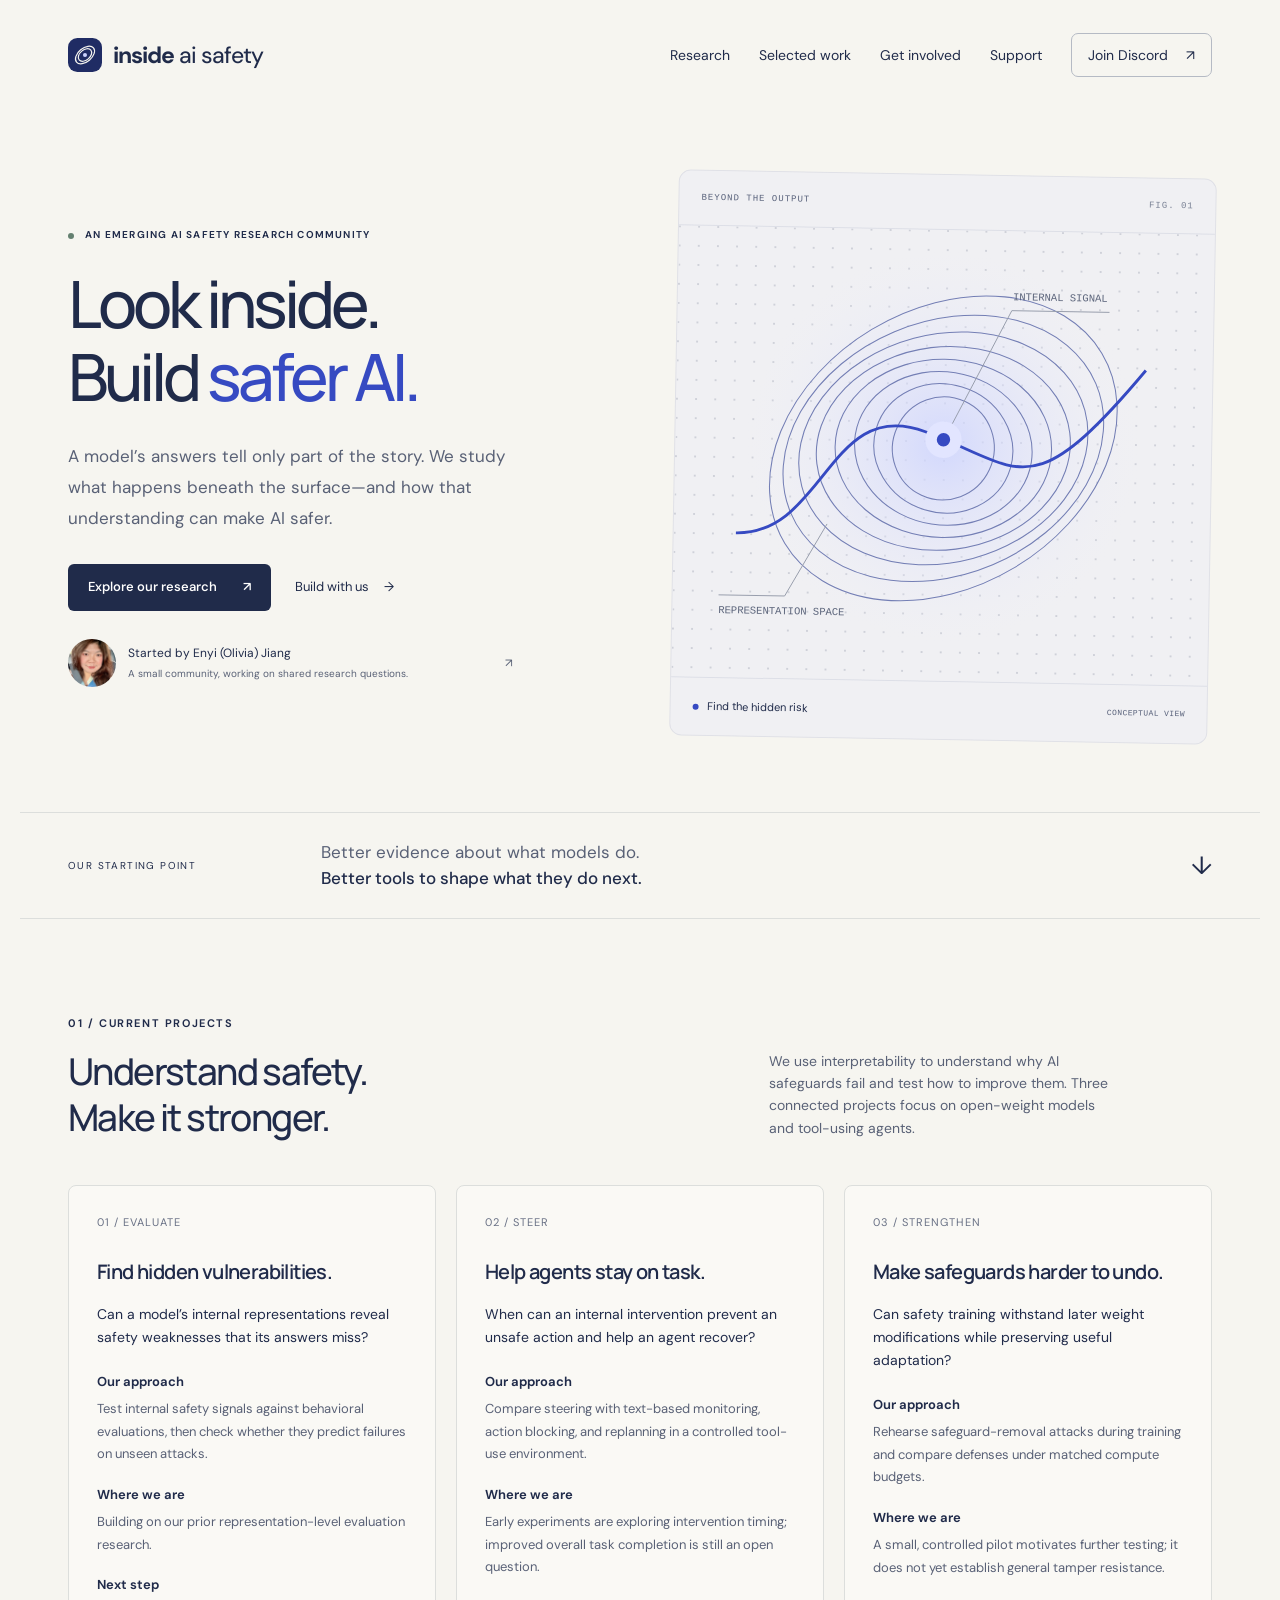
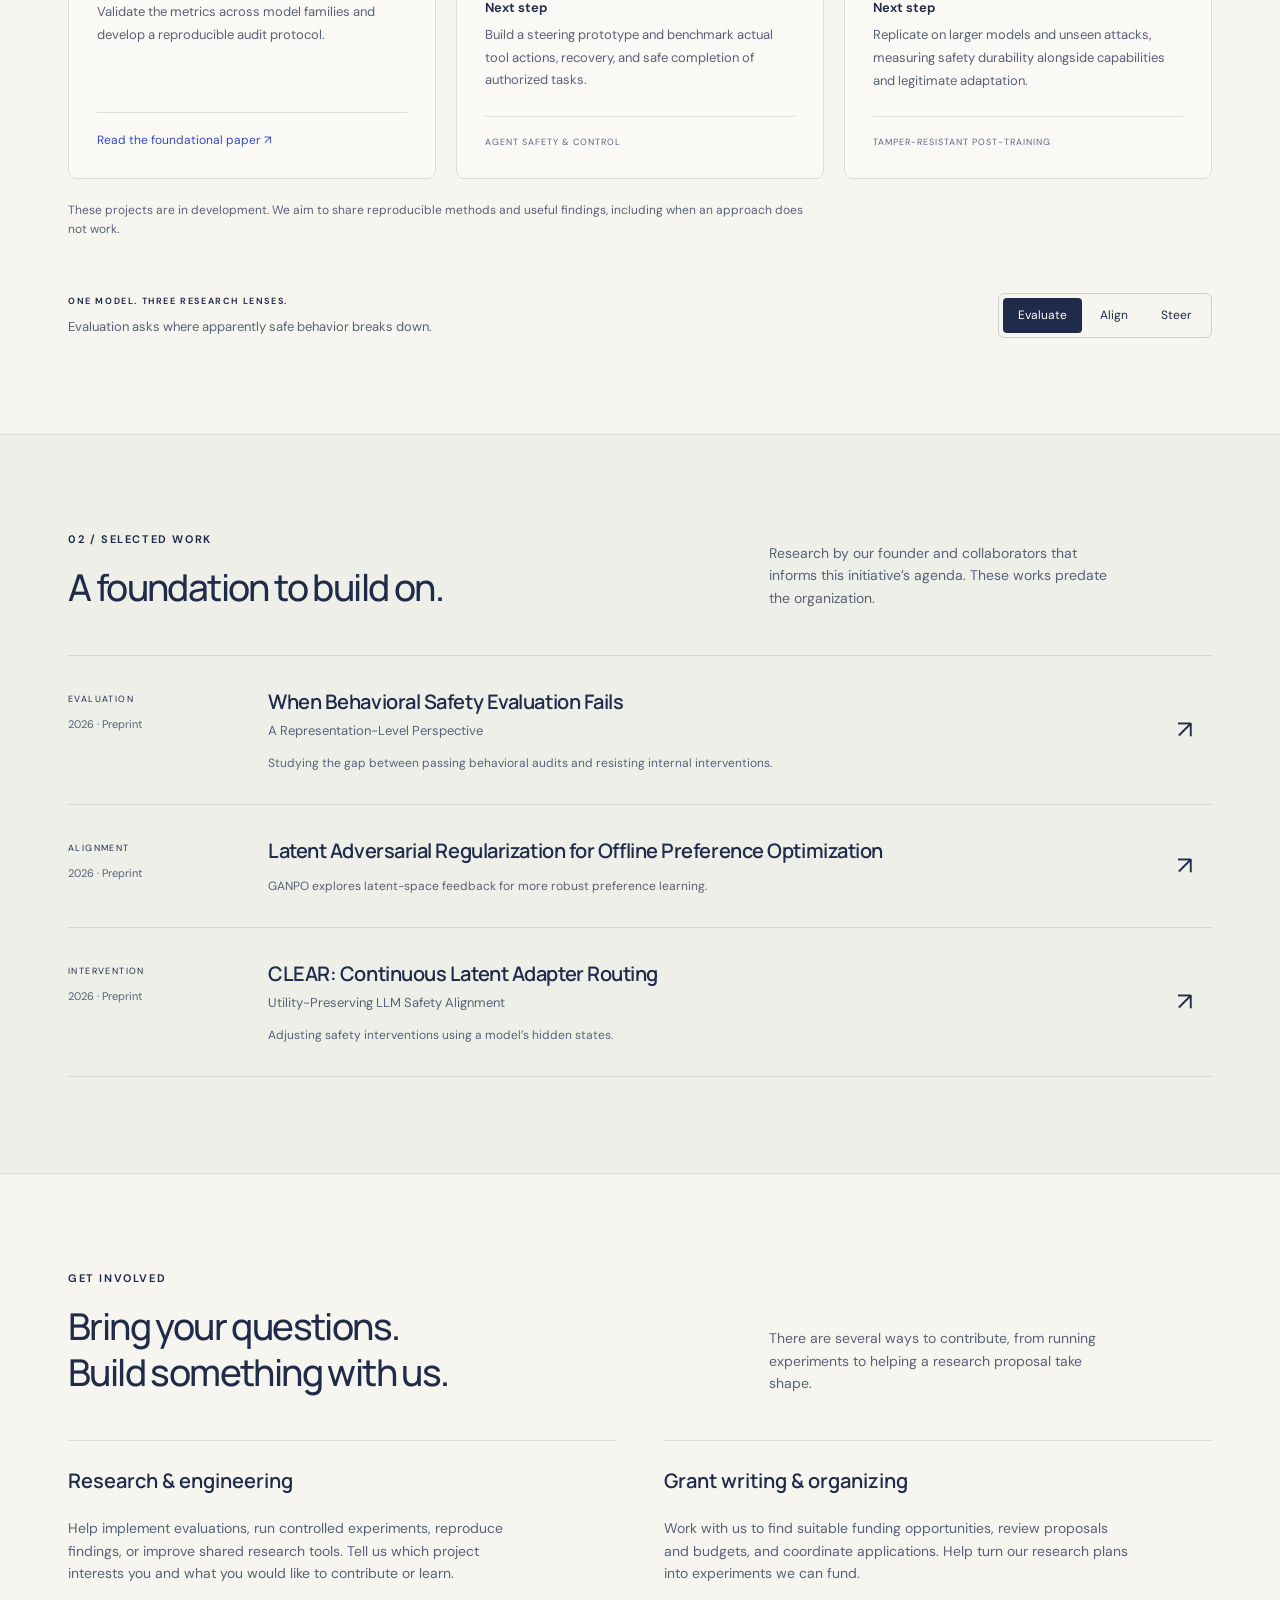
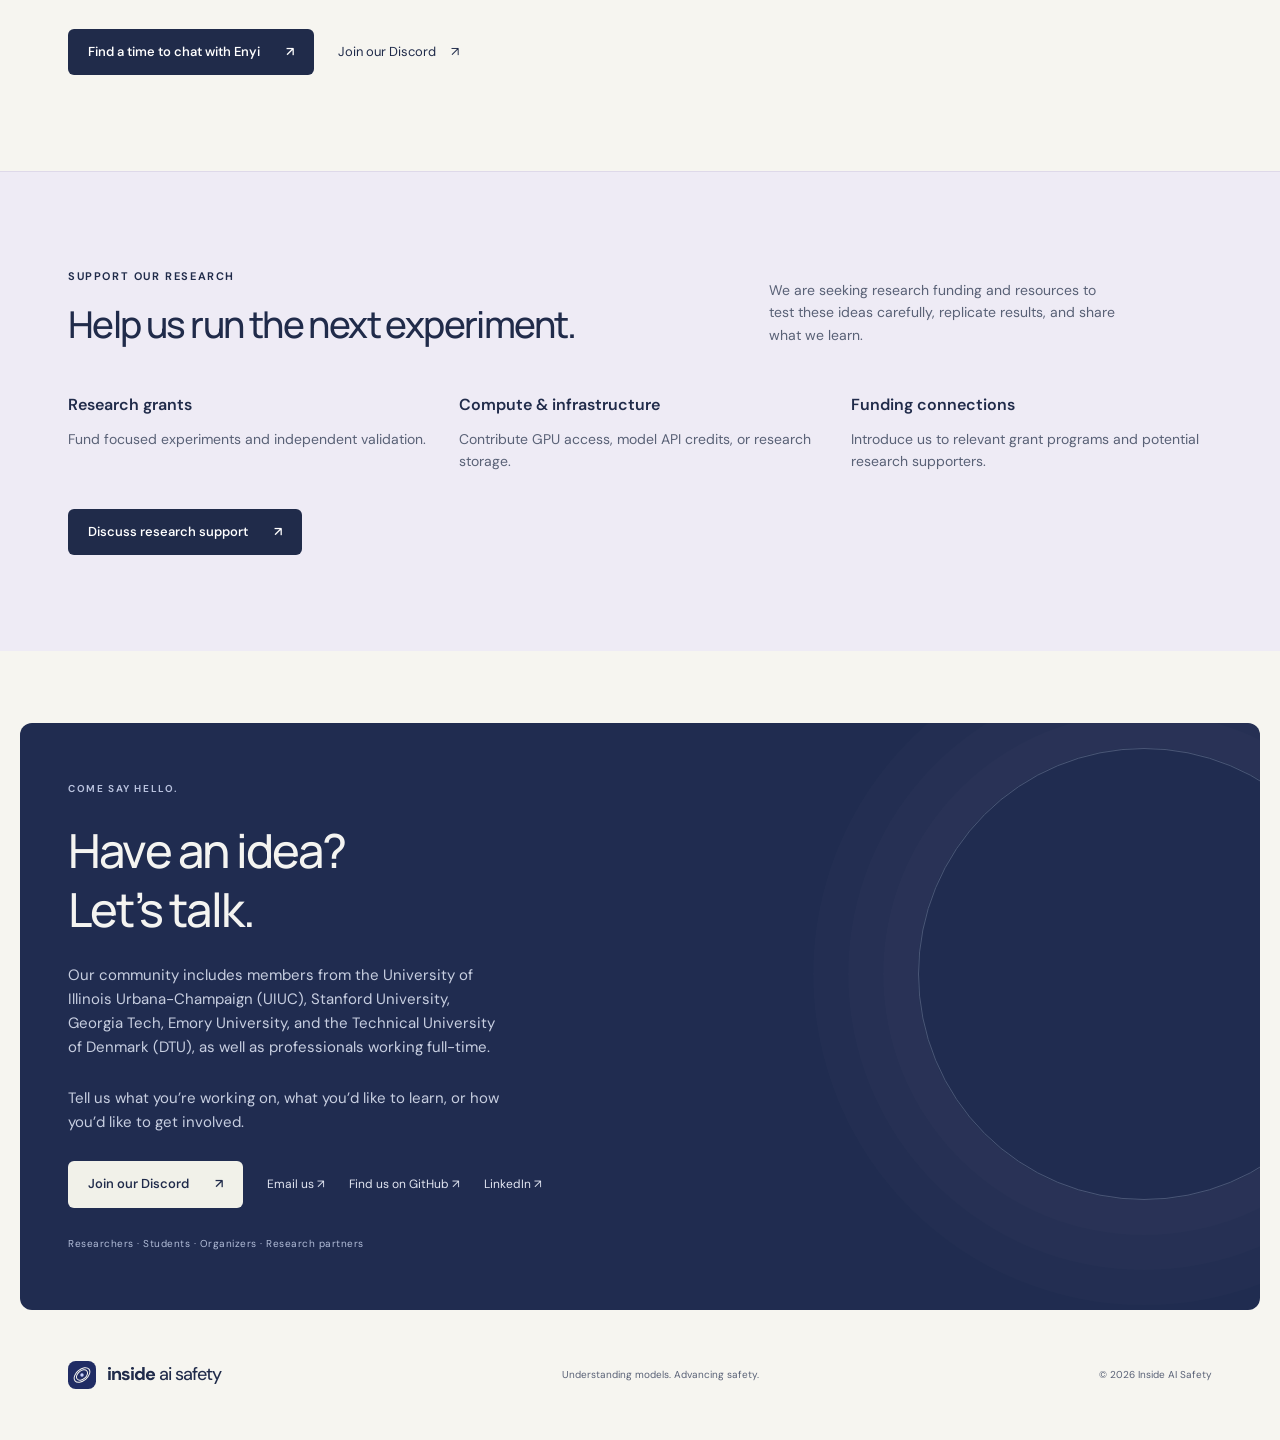
==== index.html @ 3cd0690c "Describe current projects and add participation and research support" ====
<!doctype html>
<html lang="en">
<head>
  <meta charset="utf-8">
  <meta name="viewport" content="width=device-width, initial-scale=1">
  <meta name="description" content="Inside AI Safety is a research community studying AI safety through internal representations, open-weight models, and collaborative research.">
  <meta name="theme-color" content="#f6f5f0">
  <meta property="og:title" content="Inside AI Safety">
  <meta property="og:description" content="Look inside. Build safer AI. Research, mentorship, and collaboration on open-weight model safety.">
  <meta property="og:type" content="website">
  <title>Inside AI Safety — Look inside. Build safer AI.</title>
  <link rel="icon" href="assets/mark.svg" type="image/svg+xml">
  <link rel="stylesheet" href="styles.css">
  <script src="script.js" defer></script>
</head>
<body>
  <a class="skip" href="#main">Skip to content</a>
  <header class="header wrap">
    <a class="brand" href="#" aria-label="Inside AI Safety home"><img src="assets/mark.svg" width="34" height="34" alt=""><span>inside<span class="brand-light"> ai safety</span></span></a>
    <nav aria-label="Main navigation"><a href="#research">Research</a><a href="#work">Selected work</a><a href="#involved">Get involved</a><a href="#support">Support</a><a class="nav-contact" href="https://discord.gg/RexBQW9Dt" target="_blank" rel="noopener noreferrer">Join Discord <span aria-hidden="true">↗</span></a></nav>
  </header>
  <main id="main">
    <section class="hero wrap">
      <div class="hero-copy"><p class="eyebrow"><span class="status-dot"></span> An emerging AI safety research community</p>
        <h1>Look inside.<br>Build <em>safer AI.</em></h1>
        <p class="hero-description">A model’s answers tell only part of the story. We study what happens beneath the surface—and how that understanding can make AI safer.</p>
        <div class="actions"><a class="button" href="#research">Explore our research <span aria-hidden="true">↗</span></a><a class="text-link" href="#connect">Build with us <span aria-hidden="true">→</span></a></div>
        <a class="hero-person" href="https://enyijiang.github.io/" target="_blank" rel="noopener noreferrer"><img src="assets/enyi-profile.png" width="48" height="48" alt="Enyi Jiang"><span>Started by Enyi (Olivia) Jiang<br><span>A small community, working on shared research questions.</span></span><span aria-hidden="true">↗</span></a>
      </div>
      <div class="visual" aria-label="Conceptual illustration of signals within a model">
        <div class="visual-top"><span>BEYOND THE OUTPUT</span><span class="visual-index">FIG. 01</span></div>
        <svg class="model-art" viewBox="0 0 560 470" role="img" aria-labelledby="art-title"><title id="art-title">Nested model representations with a highlighted internal signal</title><defs><pattern id="dots" width="20" height="20" patternUnits="userSpaceOnUse"><circle cx="1" cy="1" r="1" fill="#c4c7d1"/></pattern><radialGradient id="glow"><stop stop-color="#cbd2ff" stop-opacity=".8"/><stop offset="1" stop-color="#f0f0f8" stop-opacity="0"/></radialGradient></defs><rect width="560" height="470" fill="url(#dots)"/><circle cx="280" cy="226" r="210" fill="url(#glow)"/><g class="shells" fill="none" stroke="#747fb5" stroke-width="1.1"><ellipse cx="280" cy="228" rx="193" ry="145" transform="rotate(-32 280 228)"/><ellipse cx="280" cy="228" rx="173" ry="132" transform="rotate(-24 280 228)"/><ellipse cx="280" cy="228" rx="153" ry="119" transform="rotate(-16 280 228)"/><ellipse cx="280" cy="228" rx="133" ry="106" transform="rotate(-8 280 228)"/><ellipse cx="280" cy="228" rx="113" ry="93"/><ellipse cx="280" cy="228" rx="93" ry="80" transform="rotate(8 280 228)"/><ellipse cx="280" cy="228" rx="73" ry="67" transform="rotate(16 280 228)"/><ellipse cx="280" cy="228" rx="53" ry="54" transform="rotate(24 280 228)"/></g><path class="signal-path" d="M65 320 C158 320 160 175 261 211 S371 290 490 143" fill="none" stroke="#364ac2" stroke-width="3"/><g class="signal-node"><circle cx="280" cy="219" r="19" fill="#e2e5ff"/><circle cx="280" cy="219" r="7" fill="#364ac2"/></g><g stroke="#969cab" fill="none"><path d="M289 202 L349 83 H451"/><path d="M160 309 L117 385 H48"/></g><g font-family="monospace" font-size="11" fill="#5c657b"><text x="350" y="72">INTERNAL SIGNAL</text><text x="48" y="404">REPRESENTATION SPACE</text></g></svg>
        <div class="visual-bottom"><span><i></i> <span id="visual-label">Find the hidden risk</span></span><span>CONCEPTUAL VIEW</span></div>
      </div>
    </section>
    <div class="principles wrap"><span>Our starting point</span><p>Better evidence about what models do.<br><strong>Better tools to shape what they do next.</strong></p><a href="#research" aria-label="Read our research directions">↓</a></div>
    <section id="research" class="section wrap">
      <div class="section-heading"><div><p class="eyebrow">01 / Current projects</p><h2>Understand safety.<br>Make it stronger.</h2></div><p>We use interpretability to understand why AI safeguards fail and test how to improve them. Three connected projects focus on open-weight models and tool-using agents.</p></div>
      <div class="research-grid">
        <article class="research-card"><span class="number">01 / EVALUATE</span><h3>Find hidden vulnerabilities.</h3><p class="project-question">Can a model’s internal representations reveal safety weaknesses that its answers miss?</p><dl class="project-details"><dt>Our approach</dt><dd>Test internal safety signals against behavioral evaluations, then check whether they predict failures on unseen attacks.</dd><dt>Where we are</dt><dd>Building on our prior representation-level evaluation research.</dd><dt>Next step</dt><dd>Validate the metrics across model families and develop a reproducible audit protocol.</dd></dl><a class="project-link" href="https://arxiv.org/abs/2606.08044" target="_blank" rel="noopener noreferrer">Read the foundational paper ↗</a></article>
        <article class="research-card"><span class="number">02 / STEER</span><h3>Help agents stay on task.</h3><p class="project-question">When can an internal intervention prevent an unsafe action and help an agent recover?</p><dl class="project-details"><dt>Our approach</dt><dd>Compare steering with text-based monitoring, action blocking, and replanning in a controlled tool-use environment.</dd><dt>Where we are</dt><dd>Early experiments are exploring intervention timing; improved overall task completion is still an open question.</dd><dt>Next step</dt><dd>Build a steering prototype and benchmark actual tool actions, recovery, and safe completion of authorized tasks.</dd></dl><span class="tag">Agent safety &amp; control</span></article>
        <article class="research-card"><span class="number">03 / STRENGTHEN</span><h3>Make safeguards harder to undo.</h3><p class="project-question">Can safety training withstand later weight modifications while preserving useful adaptation?</p><dl class="project-details"><dt>Our approach</dt><dd>Rehearse safeguard-removal attacks during training and compare defenses under matched compute budgets.</dd><dt>Where we are</dt><dd>A small, controlled pilot motivates further testing; it does not yet establish general tamper resistance.</dd><dt>Next step</dt><dd>Replicate on larger models and unseen attacks, measuring safety durability alongside capabilities and legitimate adaptation.</dd></dl><span class="tag">Tamper-resistant post-training</span></article>
      </div>
      <p class="research-note">These projects are in development. We aim to share reproducible methods and useful findings, including when an approach does not work.</p>
      <div class="lens"><div><p class="eyebrow">One model. Three research lenses.</p><p id="lens-description" aria-live="polite">Evaluation asks where apparently safe behavior breaks down.</p></div><div class="lens-controls" role="group" aria-label="Choose a research lens"><button type="button" data-lens="evaluate" aria-pressed="true">Evaluate</button><button type="button" data-lens="align" aria-pressed="false">Align</button><button type="button" data-lens="steer" aria-pressed="false">Steer</button></div></div>
    </section>
    <section id="work" class="work-section"><div class="wrap section">
      <div class="section-heading"><div><p class="eyebrow">02 / Selected work</p><h2>A foundation to build on.</h2></div><p>Research by our founder and collaborators that informs this initiative’s agenda. These works predate the organization.</p></div>
      <a class="paper" href="https://arxiv.org/abs/2606.08044" target="_blank" rel="noopener noreferrer"><span class="paper-type">EVALUATION<span>2026 · Preprint</span></span><div><h3>When Behavioral Safety Evaluation Fails</h3><p>A Representation-Level Perspective</p><p class="paper-summary">Studying the gap between passing behavioral audits and resisting internal interventions.</p></div><span class="paper-arrow" aria-label="Read paper (opens in new tab)">↗</span></a>
      <a class="paper" href="https://arxiv.org/abs/2601.22083" target="_blank" rel="noopener noreferrer"><span class="paper-type">ALIGNMENT<span>2026 · Preprint</span></span><div><h3>Latent Adversarial Regularization for Offline Preference Optimization</h3><p class="paper-summary">GANPO explores latent-space feedback for more robust preference learning.</p></div><span class="paper-arrow" aria-label="Read paper (opens in new tab)">↗</span></a>
      <a class="paper" href="https://arxiv.org/abs/2608.21278" target="_blank" rel="noopener noreferrer"><span class="paper-type">INTERVENTION<span>2026 · Preprint</span></span><div><h3>CLEAR: Continuous Latent Adapter Routing</h3><p>Utility-Preserving LLM Safety Alignment</p><p class="paper-summary">Adjusting safety interventions using a model’s hidden states.</p></div><span class="paper-arrow" aria-label="Read paper (opens in new tab)">↗</span></a>
    </div></section>
    <section id="involved" class="section wrap">
      <div class="section-heading"><div><p class="eyebrow">Get involved</p><h2>Bring your questions.<br>Build something with us.</h2></div><p>There are several ways to contribute, from running experiments to helping a research proposal take shape.</p></div>
      <div class="participation-grid">
        <article><h3>Research &amp; engineering</h3><p>Help implement evaluations, run controlled experiments, reproduce findings, or improve shared research tools. Tell us which project interests you and what you would like to contribute or learn.</p></article>
        <article><h3>Grant writing &amp; organizing</h3><p>Work with us to find suitable funding opportunities, review proposals and budgets, and coordinate applications. Help turn our research plans into experiments we can fund.</p></article>
      </div>
      <div class="actions"><a class="button" href="https://calendar.app.google/8aedrNLz1DvWFneKA" target="_blank" rel="noopener noreferrer">Find a time to chat with Enyi <span aria-hidden="true">↗</span></a><a class="text-link" href="https://discord.gg/RexBQW9Dt" target="_blank" rel="noopener noreferrer">Join our Discord <span aria-hidden="true">↗</span></a></div>
    </section>
    <section id="support" class="support-section"><div class="section wrap">
      <div class="section-heading"><div><p class="eyebrow">Support our research</p><h2>Help us run the next experiment.</h2></div><p>We are seeking research funding and resources to test these ideas carefully, replicate results, and share what we learn.</p></div>
      <ul class="support-options"><li><strong>Research grants</strong><span>Fund focused experiments and independent validation.</span></li><li><strong>Compute &amp; infrastructure</strong><span>Contribute GPU access, model API credits, or research storage.</span></li><li><strong>Funding connections</strong><span>Introduce us to relevant grant programs and potential research supporters.</span></li></ul>
      <a class="button" href="mailto:info@insideaisafety.org?subject=Supporting%20Inside%20AI%20Safety%20research">Discuss research support <span aria-hidden="true">↗</span></a>
    </div></section>
    <section id="connect" class="connect wrap"><p class="eyebrow">Come say hello.</p><h2>Have an idea?<br>Let’s talk.</h2><p>Our community includes members from the University of Illinois Urbana-Champaign (UIUC), Stanford University, Georgia Tech, Emory University, and the Technical University of Denmark (DTU), as well as professionals working full-time.</p><p>Tell us what you’re working on, what you’d like to learn, or how you’d like to get involved.</p><div class="actions"><a class="button light" href="https://discord.gg/RexBQW9Dt" target="_blank" rel="noopener noreferrer">Join our Discord <span aria-hidden="true">↗</span></a><a class="connect-secondary" href="mailto:info@insideaisafety.org?subject=Inside%20AI%20Safety%20%E2%80%94%20Get%20involved">Email us <span aria-hidden="true">↗</span></a><a class="connect-secondary" href="https://github.com/inside-ai-safety">Find us on GitHub <span aria-hidden="true">↗</span></a><a class="connect-secondary" href="https://www.linkedin.com/company/inside-ai-safety/" target="_blank" rel="noopener noreferrer">LinkedIn <span aria-hidden="true">↗</span></a></div><p class="connect-note">Researchers · Students · Organizers · Research partners</p></section>
  </main>
  <footer class="wrap"><a class="brand" href="#"><img src="assets/mark.svg" width="28" height="28" alt=""><span>inside<span class="brand-light"> ai safety</span></span></a><p>Understanding models. Advancing safety.</p><span>© <span id="year">2026</span> Inside AI Safety</span></footer>
</body>
</html>
---- styles.css ----
@import url('https://fonts.googleapis.com/css2?family=DM+Sans:wght@400;450;500;550;600;650;700&family=Manrope:wght@400;500;600;650;700;750;800&display=swap');
:root{--paper:#f6f5f0;--ink:#202b4a;--muted:#596176;--blue:#364ac2;--line:#dcdedc;--font:'DM Sans',sans-serif}*{box-sizing:border-box}html{scroll-behavior:smooth;scroll-padding-top:30px}body{margin:0;background:var(--paper);color:var(--ink);font-family:var(--font);font-size:16px;line-height:1.6}a{color:inherit;text-decoration:none}button{font:inherit}a,button{-webkit-tap-highlight-color:transparent}a:focus-visible,button:focus-visible{outline:3px solid #6578ef;outline-offset:5px}.wrap{max-width:1240px;margin:0 auto;padding-left:48px;padding-right:48px}.header{height:110px;display:flex;justify-content:space-between;align-items:center}.brand{display:inline-flex;gap:11px;align-items:center;font-size:23px;font-weight:750;letter-spacing:-1px}.brand-light{font-weight:450}.header nav{display:flex;align-items:center;gap:29px;font-size:14px}.header nav a:hover,.text-link:hover{color:var(--blue)}.nav-contact{border:1px solid #b5bac4;border-radius:7px;padding:10px 16px}.nav-contact span{margin-left:14px}.hero{display:grid;grid-template-columns:1.06fr 1fr;gap:35px;padding-top:64px;padding-bottom:72px;align-items:center}.eyebrow{font-size:11px;font-weight:650;letter-spacing:1.6px;text-transform:uppercase;line-height:1.6;margin:0 0 24px}.hero .eyebrow{font-size:10px;letter-spacing:1.2px}.status-dot{display:inline-block;width:6px;height:6px;background:#648070;border-radius:50%;margin-right:8px;vertical-align:middle}h1,h2,h3,p{margin-top:0}h1,h2,h3{font-family:'Manrope',sans-serif}h1{font-size:clamp(50px,5.1vw,71px);font-weight:500;line-height:1.12;letter-spacing:-4px;margin-bottom:28px}h1 em{font-style:normal;color:var(--blue)}.hero-description{max-width:450px;color:var(--muted);font-size:17px;line-height:1.8;margin-bottom:31px}.actions{display:flex;align-items:center;gap:24px;flex-wrap:wrap}.button{display:inline-flex;align-items:center;gap:26px;background:var(--ink);color:white;padding:13px 20px;border-radius:6px;font-size:13px;font-weight:550;transition:transform .2s,background .2s}.button:hover{background:var(--blue);transform:translateY(-2px)}.text-link{font-size:13px}.text-link span{margin-left:12px}.hero-note{font-size:10px;letter-spacing:.3px;color:var(--muted);margin:25px 0 0}.visual{position:relative;background:#f0f0f3;border:1px solid #e0e1e7;border-radius:12px;overflow:hidden;transform:rotate(1deg)}.visual-top,.visual-bottom{display:flex;align-items:center;justify-content:space-between;padding:20px 22px;font-family:monospace;font-size:9px;letter-spacing:1px;color:#58617a}.visual-top{border-bottom:1px solid #dddfe7}.visual-index{color:#7a8295}.model-art{display:block;width:100%;height:auto}.visual-bottom{border-top:1px solid #dddfe7;font-size:8px;letter-spacing:.4px}.visual-bottom>span:first-child{font-family:var(--font);font-size:11px;letter-spacing:0;color:var(--ink)}.visual-bottom i{display:inline-block;width:6px;height:6px;background:var(--blue);border-radius:50%;margin-right:5px}.signal-path{stroke-dasharray:700;stroke-dashoffset:700;animation:trace 2.2s ease forwards}@keyframes trace{to{stroke-dashoffset:0}}.principles{display:flex;justify-content:space-between;align-items:center;gap:25px;padding-top:27px;padding-bottom:27px;border-top:1px solid var(--line);border-bottom:1px solid var(--line)}.principles>span{font-size:10px;letter-spacing:1.4px;text-transform:uppercase}.principles p{margin:0;font-size:17px;line-height:1.5;color:var(--muted);flex:1;padding-left:100px}.principles strong{font-weight:500;color:var(--ink)}.principles>a{font-size:25px}.section{padding-top:96px;padding-bottom:96px}.section-heading{display:grid;grid-template-columns:1.4fr 1fr;gap:80px;align-items:end;margin-bottom:45px}.section-heading .eyebrow{margin-bottom:15px}h2{font-size:37px;font-weight:500;letter-spacing:-1.6px;line-height:1.25;margin-bottom:0}.section-heading>p{font-size:14px;color:var(--muted);margin-bottom:1px;max-width:350px}.research-grid{display:grid;grid-template-columns:repeat(3,1fr);gap:20px}.research-card{border:1px solid var(--line);padding:28px;border-radius:8px;position:relative;background:#faf9f5}.number{font-size:11px;color:#697185}.mini-icon{font-size:40px;color:var(--blue);height:85px;padding-top:10px;font-family:serif}.research-card h3{font-size:20px;letter-spacing:-.6px;font-weight:600;margin-bottom:15px}.research-card p{font-size:14px;color:var(--muted);line-height:1.85;margin-bottom:28px}.tag{font-size:9px;text-transform:uppercase;letter-spacing:1px;color:#5b6481;display:block;border-top:1px solid var(--line);padding-top:18px}.lens{display:flex;justify-content:space-between;gap:24px;align-items:center;margin-top:30px;padding:24px 0 0}.lens .eyebrow{font-size:9px;margin-bottom:8px}.lens p:last-child{font-size:13px;color:var(--muted);margin:0}.lens-controls{display:flex;border:1px solid #ccd0da;border-radius:6px;padding:4px;flex-shrink:0;gap:3px}.lens-controls button{border:0;border-radius:4px;padding:8px 15px;background:transparent;color:var(--ink);cursor:pointer;font-size:12px}.lens-controls button[aria-pressed=true]{background:var(--ink);color:white}.work-section{background:#eceedf;background:#eeefe9;border-top:1px solid var(--line);border-bottom:1px solid var(--line)}.paper{display:grid;grid-template-columns:170px 1fr 35px;gap:30px;border-top:1px solid #d3d7d1;padding:31px 0;transition:color .2s}.paper:last-child{border-bottom:1px solid #d3d7d1}.paper:hover h3,.paper:hover .paper-arrow{color:var(--blue)}.paper-type{font-size:9px;letter-spacing:1.4px;padding-top:5px}.paper-type span{display:block;font-size:11px;letter-spacing:0;color:var(--muted);margin-top:9px}.paper h3{font-size:20px;font-weight:600;line-height:1.45;letter-spacing:-.45px;margin:0 0 5px}.paper p{font-size:13px;margin:0;color:var(--muted)}.paper .paper-summary{margin-top:12px;font-size:12px}.paper-arrow{font-size:25px;align-self:center}.about{display:grid;grid-template-columns:1fr 1fr;gap:100px}.about h2{font-size:43px}.about-mark{font-family:monospace;font-size:70px;font-weight:300;color:#929bb9;margin-top:55px;letter-spacing:-8px}.about-mark span{font-size:20px;letter-spacing:-.7px;vertical-align:middle;color:#5c6787}.large-copy{font-size:26px;line-height:1.4;color:var(--ink)!important;letter-spacing:-.6px}.about-copy>p{font-size:15px;color:var(--muted);line-height:1.85}.about-copy>p.large-copy{font-size:26px}.founder{display:flex;gap:15px;align-items:center;margin-top:28px;padding-top:25px;border-top:1px solid var(--line)}.avatar{background:#e6e8ef;border:1px solid #d2d6e0;border-radius:50%;width:50px;height:50px;display:grid;place-items:center;font-size:15px}.founder>div{display:flex;flex-direction:column}.founder .eyebrow{font-size:8px;margin:0 0 3px}.founder a{font-size:14px;font-weight:600}.founder>div>span:last-child{font-size:11px;color:var(--muted)}.connect{background:#202c50;color:#f4f4f1;border-radius:12px;padding-top:58px;padding-bottom:58px;position:relative;overflow:hidden}.connect:after{content:'';position:absolute;right:-110px;top:25px;width:450px;height:450px;border:1px solid #4a5676;border-radius:50%;box-shadow:0 0 0 35px #ffffff03,0 0 0 70px #ffffff03,0 0 0 105px #ffffff03;pointer-events:none}.connect>*{position:relative;z-index:1}.connect .eyebrow{font-size:10px;color:#b8c1dd}.connect h2{font-size:47px;letter-spacing:-1.8px;margin-bottom:24px}.connect>p:not(.eyebrow):not(.connect-note){max-width:440px;font-size:15px;color:#c7cee0;margin-bottom:27px}.light{background:#f1f1e9;color:var(--ink)}.light:hover{background:#dfe3ff}.connect-secondary{font-size:12px;color:#e1e5f1}.connect-note{font-size:10px;color:#b3bed9;letter-spacing:.5px;margin:28px 0 0}footer{display:flex;align-items:center;justify-content:space-between;gap:20px;min-height:130px}footer .brand{font-size:18px}footer p,footer>span{font-size:10px;color:var(--muted);margin:0}.skip{position:absolute;left:15px;top:-80px;background:var(--ink);color:white;padding:10px;z-index:5}.skip:focus{top:10px}@media(min-width:1350px){.connect{max-width:1144px}}@media(max-width:1000px){.wrap{padding-left:30px;padding-right:30px}.hero{gap:20px}.hero h1{font-size:54px}.hero-description{font-size:15px}.section-heading{gap:35px}.principles p{padding-left:30px}.research-card{padding:22px}.research-card h3{font-size:18px}.about{gap:55px}.connect{margin-left:30px;margin-right:30px}.header nav{gap:20px}}@media(max-width:700px){.wrap{padding-left:24px;padding-right:24px}.header{height:auto;min-height:100px;flex-wrap:wrap;padding-top:22px;padding-bottom:20px;gap:22px}.brand{font-size:21px}.header nav{width:100%;justify-content:space-between;gap:10px;font-size:12px}.nav-contact{padding:7px 10px}.hero{grid-template-columns:1fr;padding-top:35px;padding-bottom:42px;gap:38px}.hero h1{font-size:57px;letter-spacing:-3.4px}.hero-description{max-width:470px;font-size:16px}.hero-note{font-size:9px}.visual{max-width:480px;width:100%;justify-self:center;transform:none}.visual-top,.visual-bottom{padding:15px 18px}.model-art{max-height:340px}.principles{align-items:flex-start;gap:16px;flex-wrap:wrap}.principles>span{width:100%;font-size:9px}.principles p{padding:0;font-size:15px}.section{padding-top:60px;padding-bottom:60px}.section-heading{grid-template-columns:1fr;gap:22px;margin-bottom:30px}h2{font-size:31px}.section-heading>p{max-width:100%}.research-grid{grid-template-columns:1fr}.research-card{padding:25px}.mini-icon{height:65px}.research-card h3{font-size:22px}.research-card p{margin-bottom:20px}.lens{align-items:flex-start;flex-direction:column}.paper{grid-template-columns:1fr 24px;gap:12px;padding:26px 0}.paper-type{grid-column:1/-1;display:flex;gap:15px;align-items:center}.paper-type span{margin:0}.paper h3{font-size:18px}.about{grid-template-columns:1fr;gap:30px}.about h2{font-size:36px}.about-mark{display:none}.connect{margin-left:16px;margin-right:16px;padding:35px 26px}.connect h2{font-size:38px}.connect:after{right:-310px}.connect .actions{gap:22px}.connect-note{line-height:1.8}footer{padding-top:35px;padding-bottom:30px;flex-wrap:wrap;gap:15px}footer .brand{width:100%}footer p,footer>span{font-size:9px}}@media(prefers-reduced-motion:reduce){html{scroll-behavior:auto}*,*:before,*:after{animation:none!important;transition:none!important}.signal-path{stroke-dashoffset:0}}

/* Personal introduction and founder photography. */
.hero-person{display:flex;align-items:center;gap:12px;margin-top:28px;max-width:445px;font-size:12px;line-height:1.7}
.hero-person img{width:48px;height:48px;object-fit:cover;object-position:50% 36%;border-radius:50%;flex-shrink:0}
.hero-person>span:first-of-type>span{color:var(--muted);font-size:10px}
.hero-person>span:last-child{margin-left:auto;color:var(--muted)}
.about{align-items:center;gap:80px}
.founder-photo{margin:0;max-width:430px}
.founder-photo img{display:block;width:100%;height:auto;aspect-ratio:4/4.3;object-fit:cover;object-position:50% 42%;border-radius:6px}
.founder-photo figcaption{padding-top:16px;display:flex;flex-direction:column;font-size:14px}
.founder-photo figcaption strong{font-weight:550}
.founder-photo figcaption span{font-size:11px;color:var(--muted);margin-top:3px}
.about-copy h2{margin-bottom:22px}
.about-copy>p.large-copy{font-size:24px;line-height:1.45;margin-bottom:24px}
.personal-link{display:inline-block;margin-top:10px;border-bottom:1px solid #bfc5cf;padding-bottom:4px}
@media(max-width:700px){.about{gap:35px}.founder-photo{max-width:100%}.founder-photo img{aspect-ratio:1.1;object-position:50% 35%}.hero-person{font-size:11px}.hero-person>span:first-of-type>span{font-size:9px}.about-copy>p.large-copy{font-size:22px}}

/* Research project details and ways to participate. */
.research-card{display:flex;flex-direction:column}
.research-card .number{display:block;margin-bottom:24px;letter-spacing:1px}
.research-card .project-question{color:var(--ink);line-height:1.65;margin-bottom:22px}
.project-details{margin:0 0 24px;font-size:13px;line-height:1.75}
.project-details dt{font-weight:650;margin-bottom:4px}
.project-details dd{margin:0 0 18px;color:var(--muted)}
.project-details dd:last-child{margin-bottom:0}
.project-link,.research-card .tag{margin-top:auto}
.project-link{font-size:12px;border-top:1px solid var(--line);padding-top:18px;color:var(--blue)}
.project-link:hover{text-decoration:underline}
.research-note{font-size:12px;color:var(--muted);margin:22px 0 0;max-width:750px}
.participation-grid{display:grid;grid-template-columns:1fr 1fr;gap:48px;margin-bottom:30px}
.participation-grid article{border-top:1px solid var(--line);padding-top:24px}
.participation-grid h3{font-size:20px;font-weight:600}
.participation-grid p{font-size:14px;color:var(--muted);max-width:470px}
.support-section{background:#eeebf5;border-top:1px solid #ded9e9;margin-bottom:72px}
.support-options{display:grid;grid-template-columns:repeat(3,1fr);gap:30px;list-style:none;padding:0;margin:0 0 36px}
.support-options strong{display:block;font-size:16px;font-weight:600;margin-bottom:10px}
.support-options span{display:block;font-size:14px;color:var(--muted)}
@media(max-width:1000px){.header{height:auto;min-height:110px;flex-wrap:wrap;gap:20px;padding-top:24px;padding-bottom:24px}.header nav{flex-wrap:wrap}}
@media(max-width:700px){.header nav{justify-content:flex-start;gap:14px 20px}.participation-grid,.support-options{grid-template-columns:1fr;gap:24px}.support-section{margin-bottom:40px}}
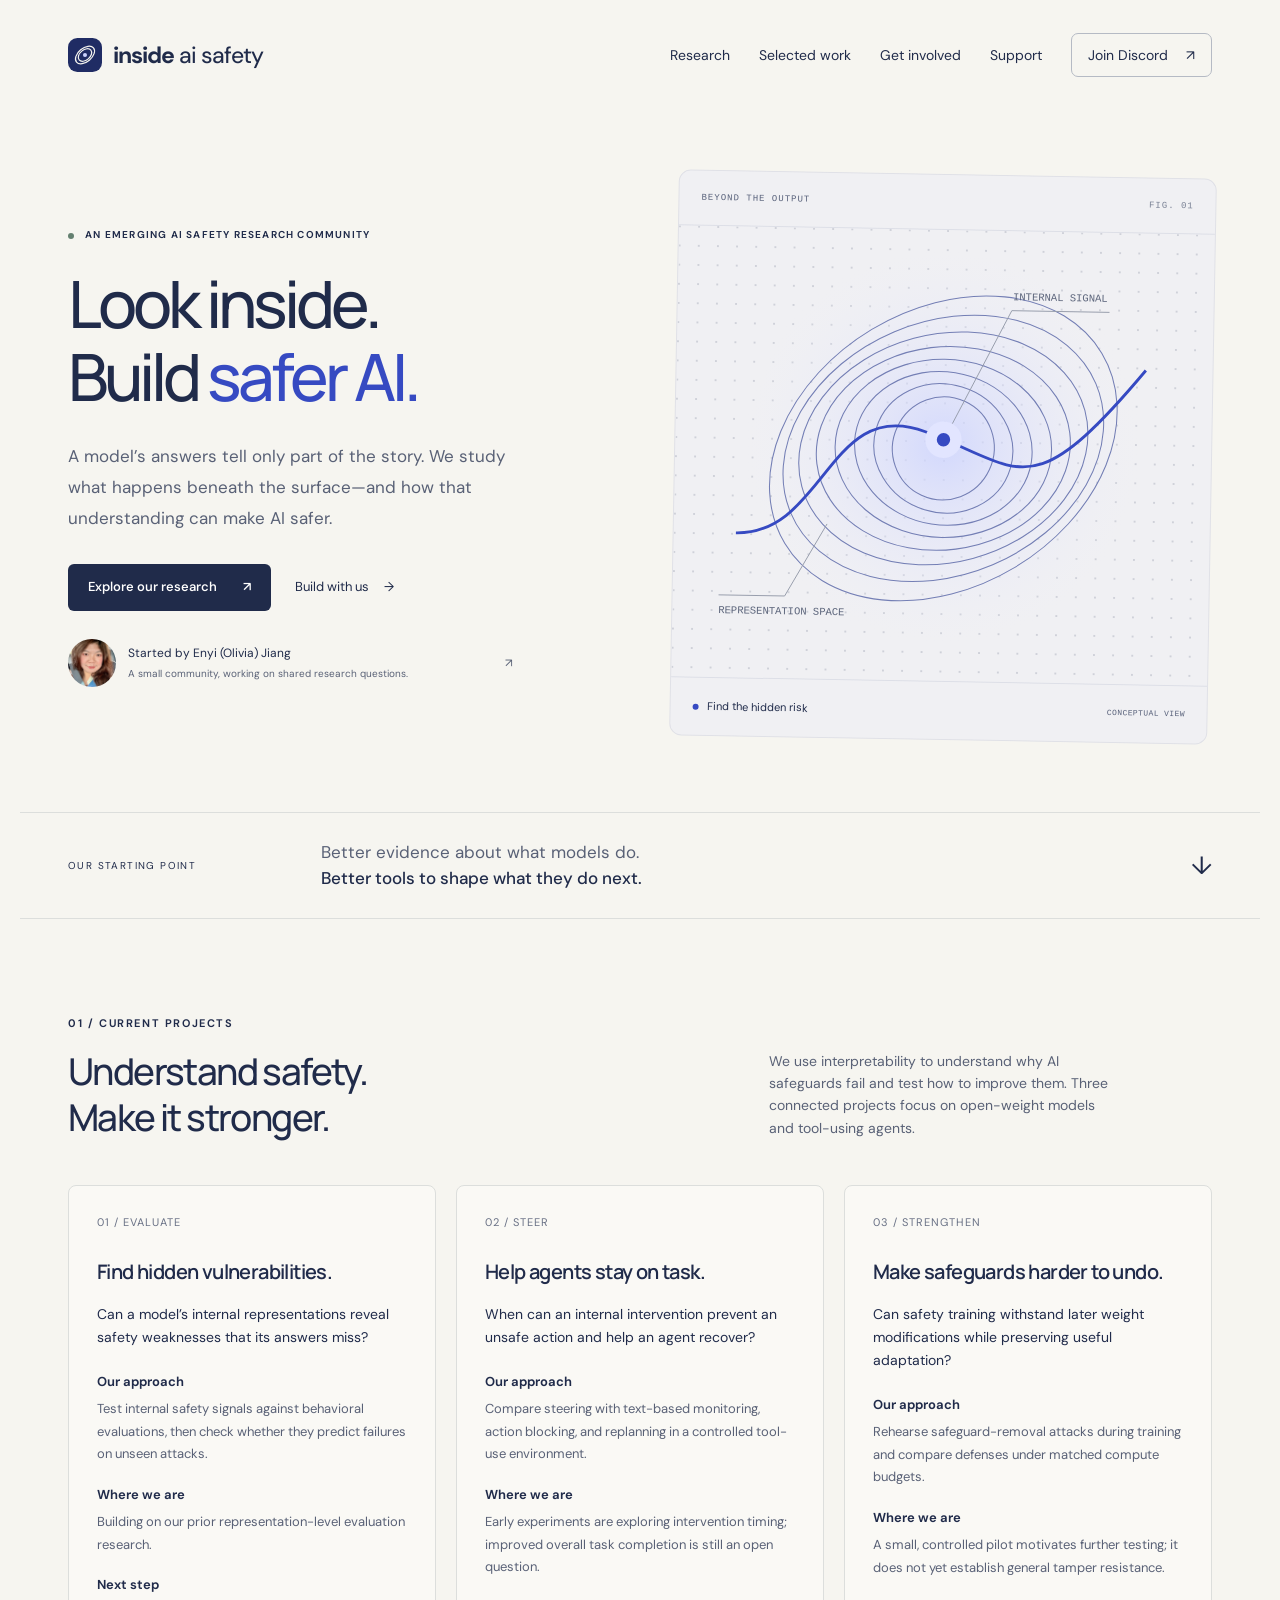
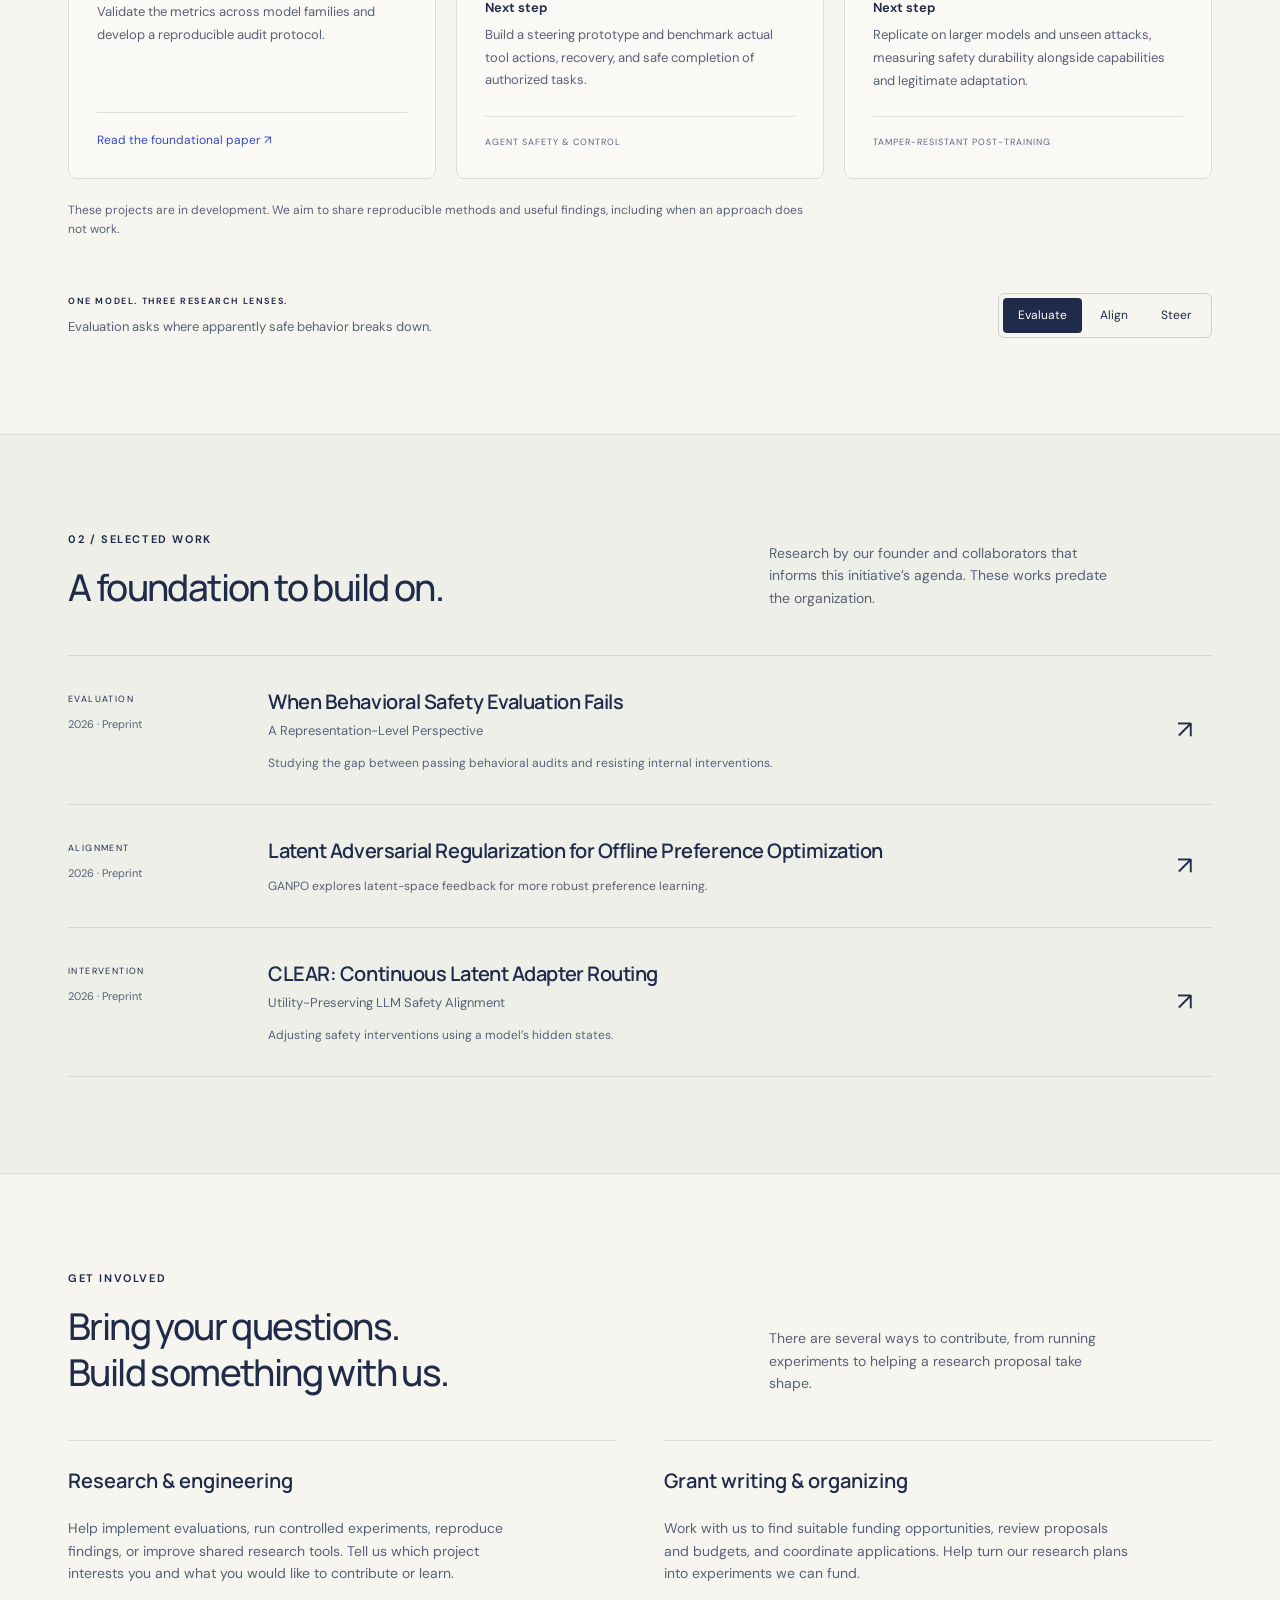
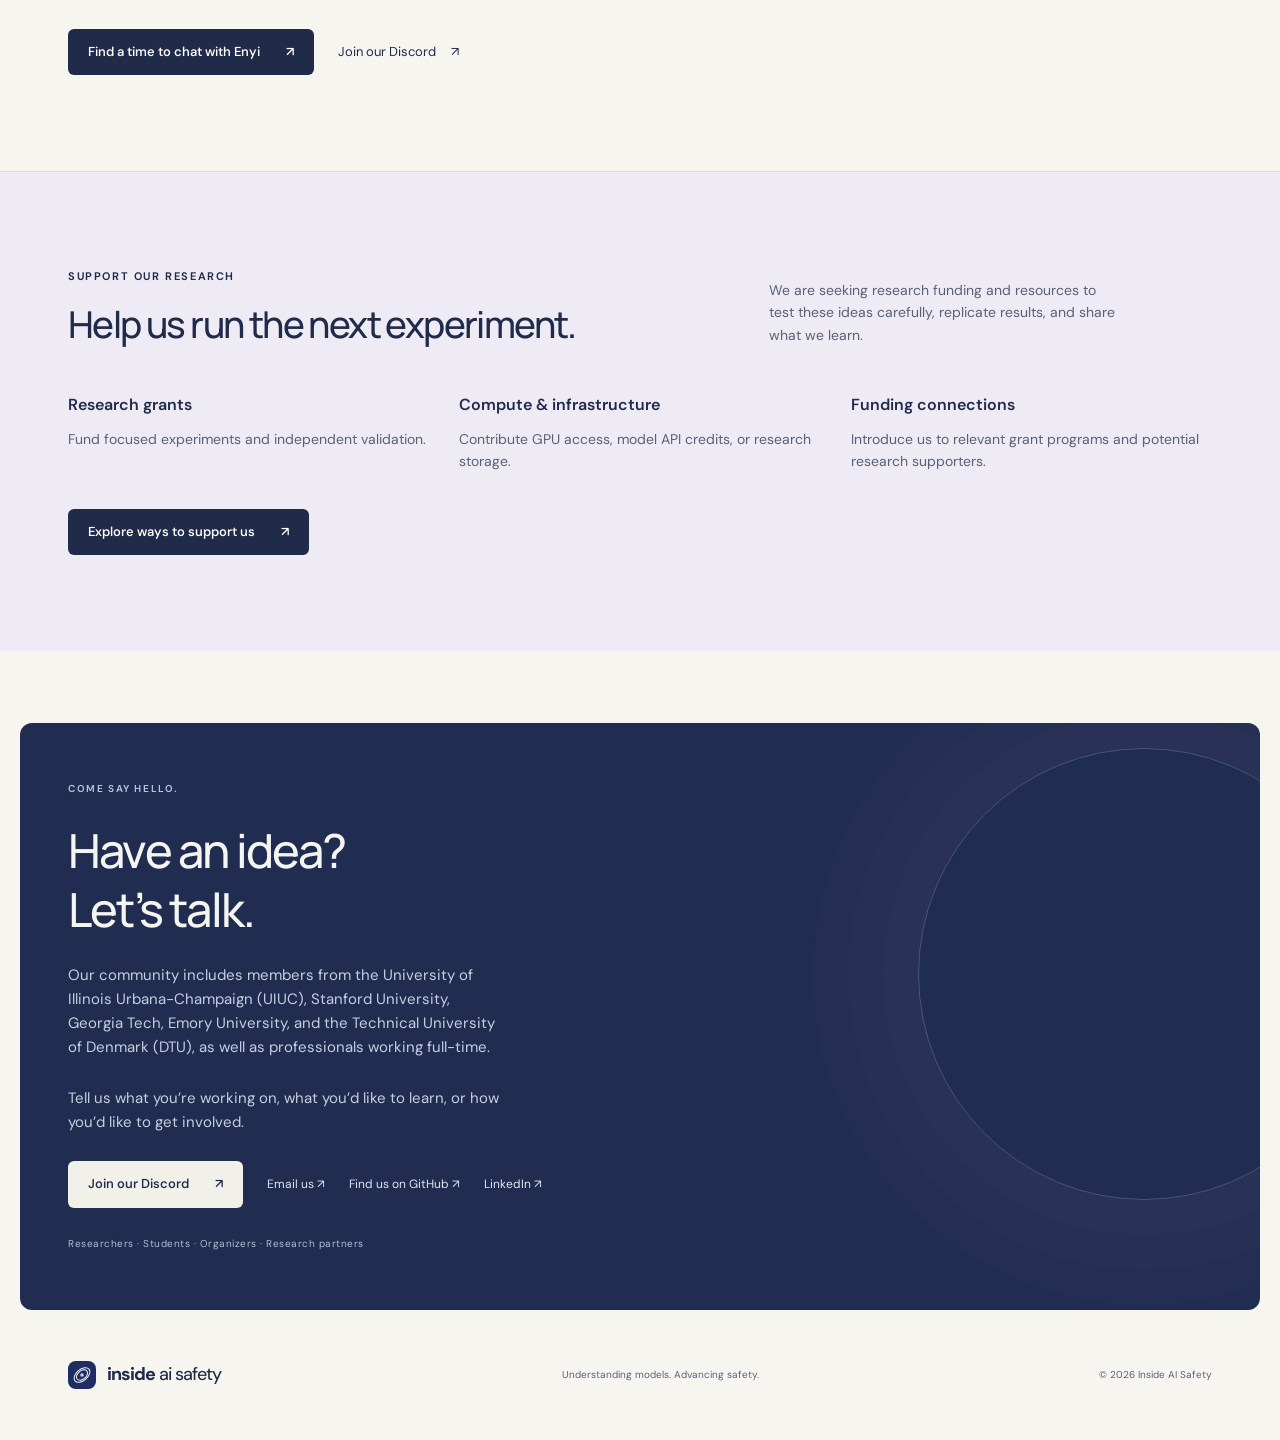
==== commit 67e7ac44: "Link research support form" ====
--- a/index.html
+++ b/index.html
@@ -61,7 +61,7 @@
     <section id="support" class="support-section"><div class="section wrap">
       <div class="section-heading"><div><p class="eyebrow">Support our research</p><h2>Help us run the next experiment.</h2></div><p>We are seeking research funding and resources to test these ideas carefully, replicate results, and share what we learn.</p></div>
       <ul class="support-options"><li><strong>Research grants</strong><span>Fund focused experiments and independent validation.</span></li><li><strong>Compute &amp; infrastructure</strong><span>Contribute GPU access, model API credits, or research storage.</span></li><li><strong>Funding connections</strong><span>Introduce us to relevant grant programs and potential research supporters.</span></li></ul>
-      <a class="button" href="mailto:info@insideaisafety.org?subject=Supporting%20Inside%20AI%20Safety%20research">Discuss research support <span aria-hidden="true">↗</span></a>
+      <a class="button" href="https://docs.google.com/forms/d/e/1FAIpQLSf7BLkDoJoVHW2XE-Wx5gEk-9LUAQmA_3iNIgDhNLdMt4xbdA/viewform" target="_blank" rel="noopener noreferrer">Explore ways to support us <span aria-hidden="true">↗</span></a>
     </div></section>
     <section id="connect" class="connect wrap"><p class="eyebrow">Come say hello.</p><h2>Have an idea?<br>Let’s talk.</h2><p>Our community includes members from the University of Illinois Urbana-Champaign (UIUC), Stanford University, Georgia Tech, Emory University, and the Technical University of Denmark (DTU), as well as professionals working full-time.</p><p>Tell us what you’re working on, what you’d like to learn, or how you’d like to get involved.</p><div class="actions"><a class="button light" href="https://discord.gg/RexBQW9Dt" target="_blank" rel="noopener noreferrer">Join our Discord <span aria-hidden="true">↗</span></a><a class="connect-secondary" href="mailto:info@insideaisafety.org?subject=Inside%20AI%20Safety%20%E2%80%94%20Get%20involved">Email us <span aria-hidden="true">↗</span></a><a class="connect-secondary" href="https://github.com/inside-ai-safety">Find us on GitHub <span aria-hidden="true">↗</span></a><a class="connect-secondary" href="https://www.linkedin.com/company/inside-ai-safety/" target="_blank" rel="noopener noreferrer">LinkedIn <span aria-hidden="true">↗</span></a></div><p class="connect-note">Researchers · Students · Organizers · Research partners</p></section>
   </main>
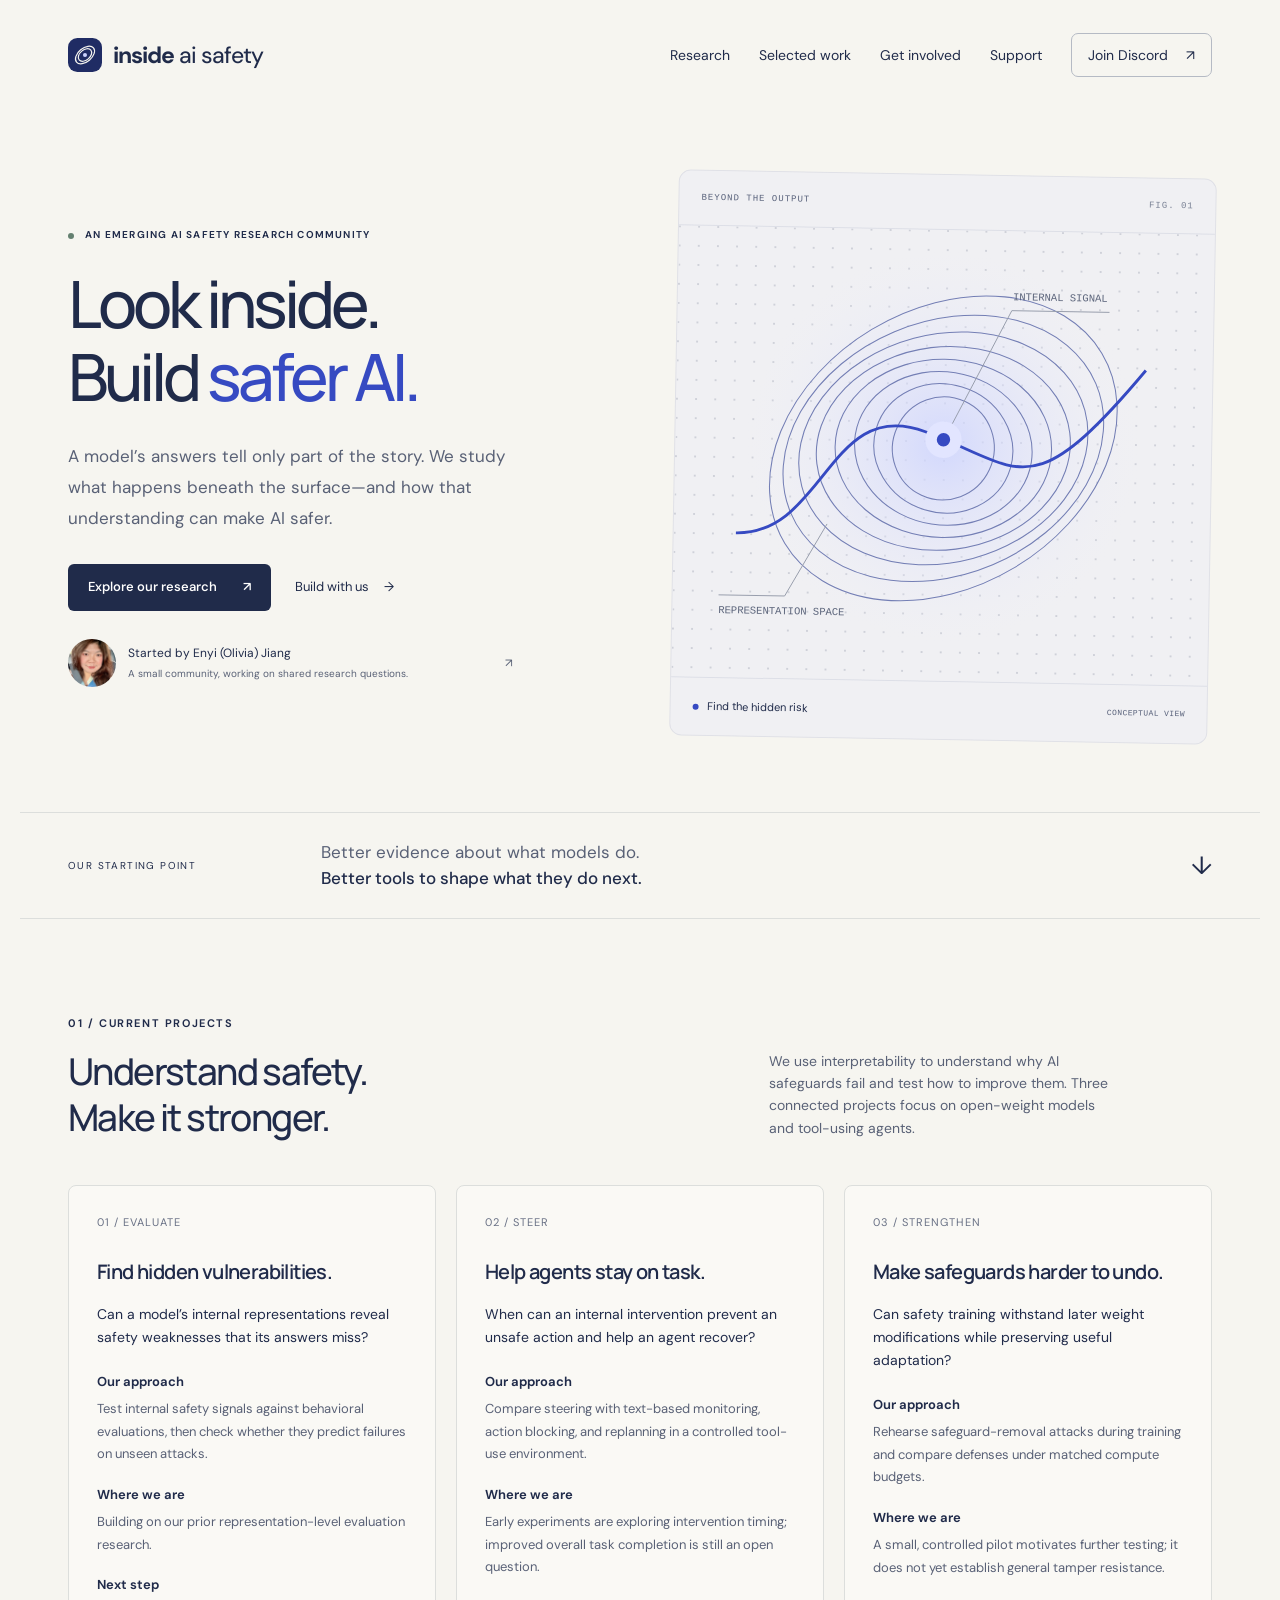
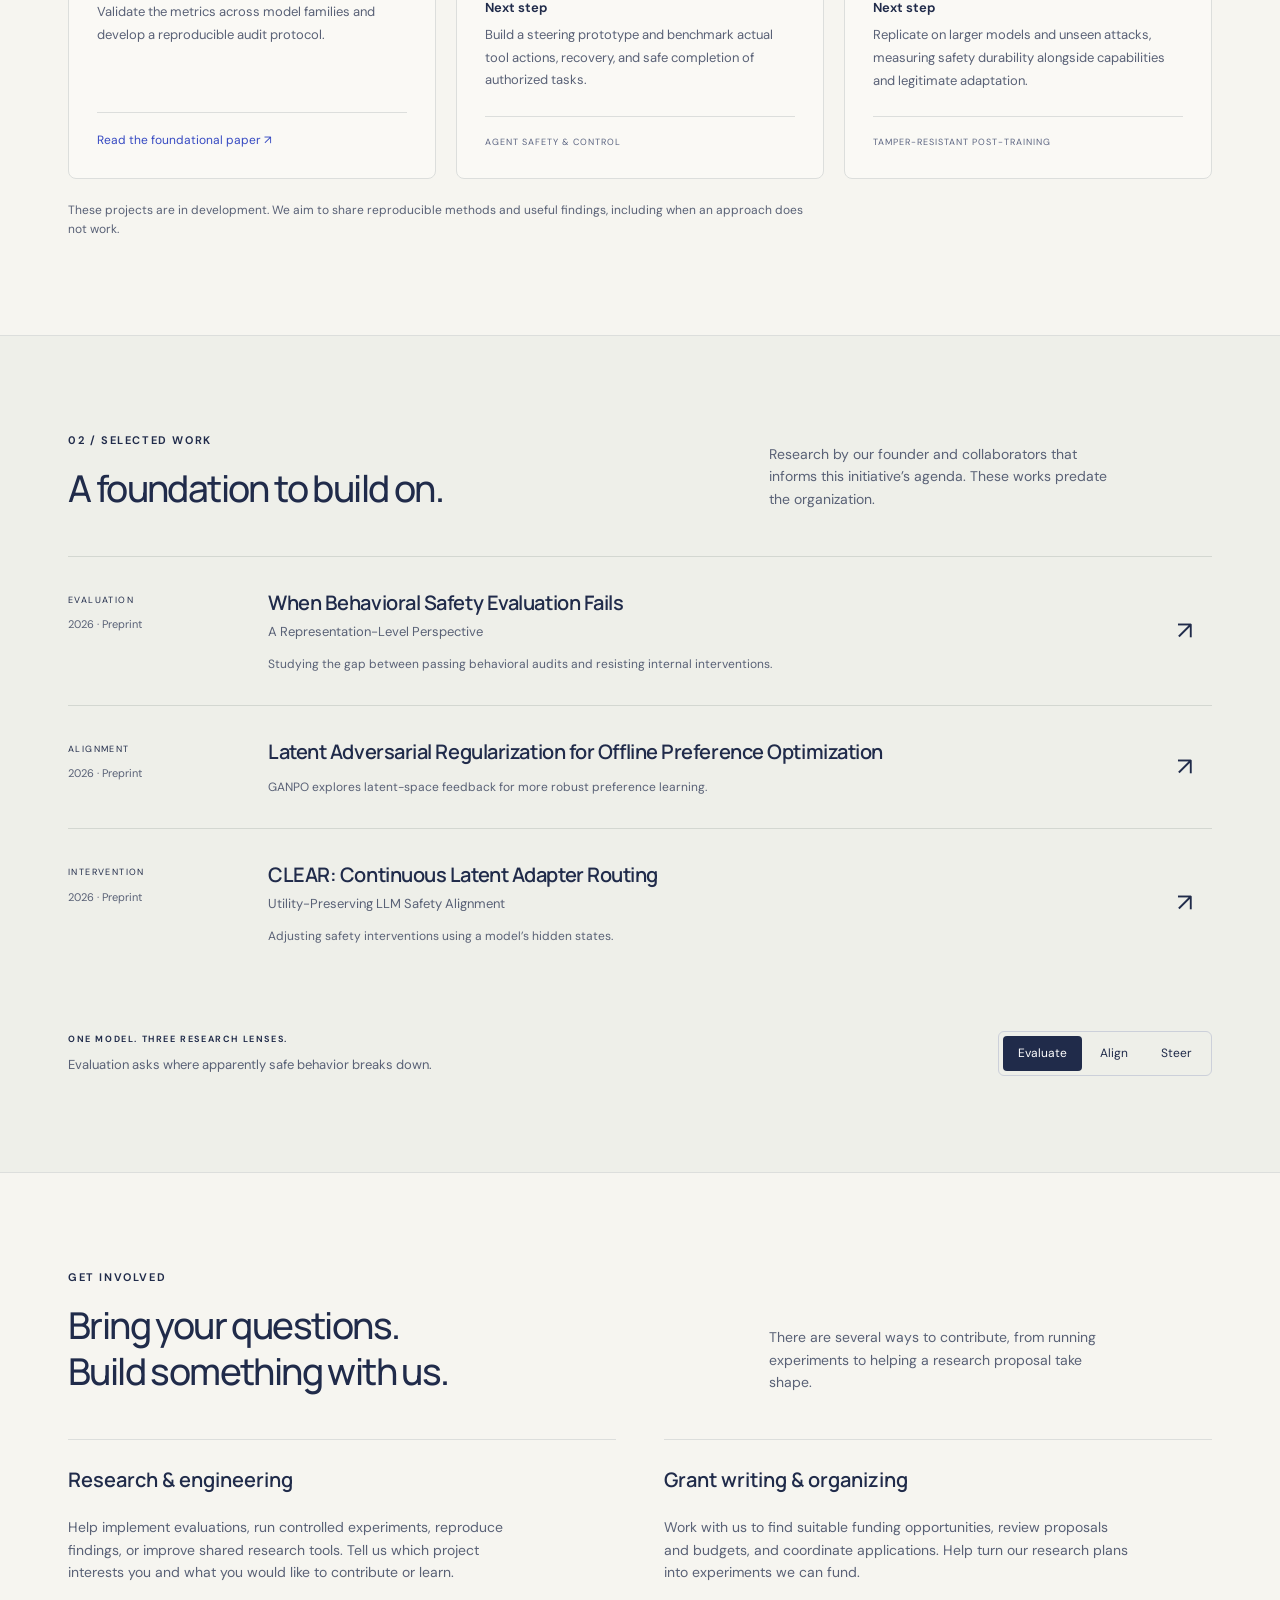
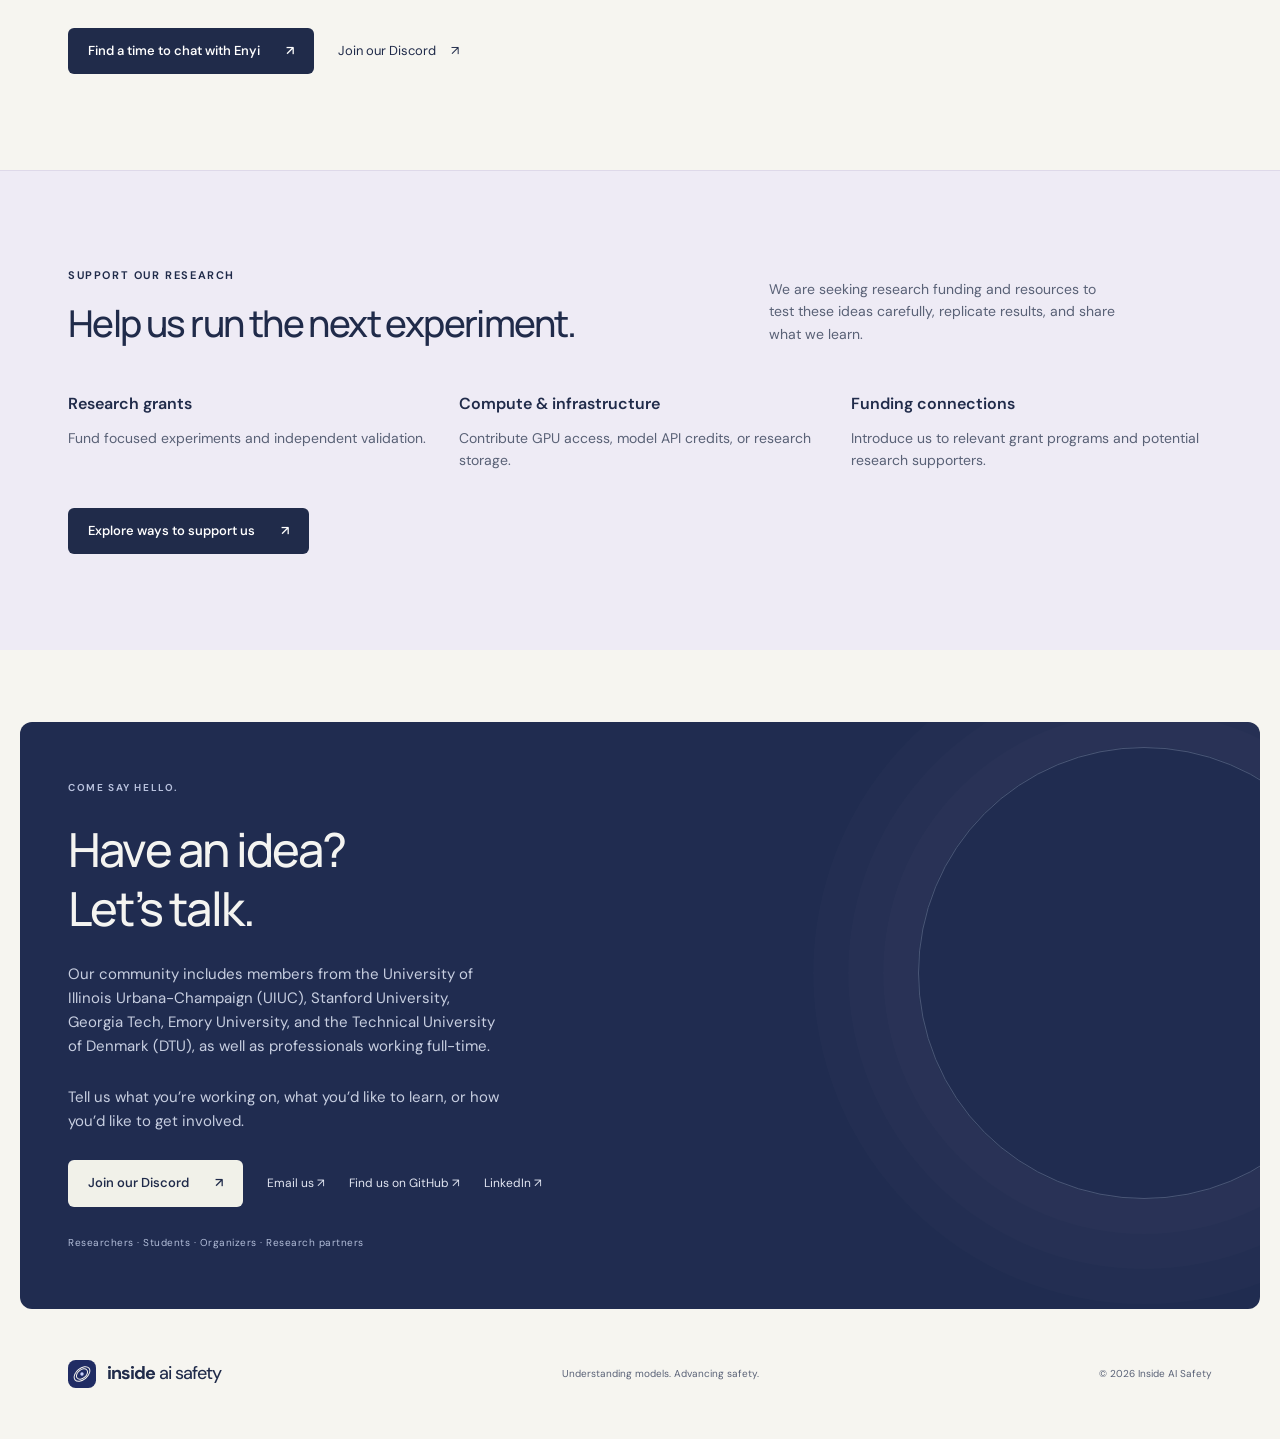
==== commit a991c65c: "Move research lenses below selected work" ====
--- a/index.html
+++ b/index.html
@@ -42,13 +42,13 @@
         <article class="research-card"><span class="number">03 / STRENGTHEN</span><h3>Make safeguards harder to undo.</h3><p class="project-question">Can safety training withstand later weight modifications while preserving useful adaptation?</p><dl class="project-details"><dt>Our approach</dt><dd>Rehearse safeguard-removal attacks during training and compare defenses under matched compute budgets.</dd><dt>Where we are</dt><dd>A small, controlled pilot motivates further testing; it does not yet establish general tamper resistance.</dd><dt>Next step</dt><dd>Replicate on larger models and unseen attacks, measuring safety durability alongside capabilities and legitimate adaptation.</dd></dl><span class="tag">Tamper-resistant post-training</span></article>
       </div>
       <p class="research-note">These projects are in development. We aim to share reproducible methods and useful findings, including when an approach does not work.</p>
-      <div class="lens"><div><p class="eyebrow">One model. Three research lenses.</p><p id="lens-description" aria-live="polite">Evaluation asks where apparently safe behavior breaks down.</p></div><div class="lens-controls" role="group" aria-label="Choose a research lens"><button type="button" data-lens="evaluate" aria-pressed="true">Evaluate</button><button type="button" data-lens="align" aria-pressed="false">Align</button><button type="button" data-lens="steer" aria-pressed="false">Steer</button></div></div>
     </section>
     <section id="work" class="work-section"><div class="wrap section">
       <div class="section-heading"><div><p class="eyebrow">02 / Selected work</p><h2>A foundation to build on.</h2></div><p>Research by our founder and collaborators that informs this initiative’s agenda. These works predate the organization.</p></div>
       <a class="paper" href="https://arxiv.org/abs/2606.08044" target="_blank" rel="noopener noreferrer"><span class="paper-type">EVALUATION<span>2026 · Preprint</span></span><div><h3>When Behavioral Safety Evaluation Fails</h3><p>A Representation-Level Perspective</p><p class="paper-summary">Studying the gap between passing behavioral audits and resisting internal interventions.</p></div><span class="paper-arrow" aria-label="Read paper (opens in new tab)">↗</span></a>
       <a class="paper" href="https://arxiv.org/abs/2601.22083" target="_blank" rel="noopener noreferrer"><span class="paper-type">ALIGNMENT<span>2026 · Preprint</span></span><div><h3>Latent Adversarial Regularization for Offline Preference Optimization</h3><p class="paper-summary">GANPO explores latent-space feedback for more robust preference learning.</p></div><span class="paper-arrow" aria-label="Read paper (opens in new tab)">↗</span></a>
       <a class="paper" href="https://arxiv.org/abs/2608.21278" target="_blank" rel="noopener noreferrer"><span class="paper-type">INTERVENTION<span>2026 · Preprint</span></span><div><h3>CLEAR: Continuous Latent Adapter Routing</h3><p>Utility-Preserving LLM Safety Alignment</p><p class="paper-summary">Adjusting safety interventions using a model’s hidden states.</p></div><span class="paper-arrow" aria-label="Read paper (opens in new tab)">↗</span></a>
+      <div class="lens"><div><p class="eyebrow">One model. Three research lenses.</p><p id="lens-description" aria-live="polite">Evaluation asks where apparently safe behavior breaks down.</p></div><div class="lens-controls" role="group" aria-label="Choose a research lens"><button type="button" data-lens="evaluate" aria-pressed="true">Evaluate</button><button type="button" data-lens="align" aria-pressed="false">Align</button><button type="button" data-lens="steer" aria-pressed="false">Steer</button></div></div>
     </div></section>
     <section id="involved" class="section wrap">
       <div class="section-heading"><div><p class="eyebrow">Get involved</p><h2>Bring your questions.<br>Build something with us.</h2></div><p>There are several ways to contribute, from running experiments to helping a research proposal take shape.</p></div>
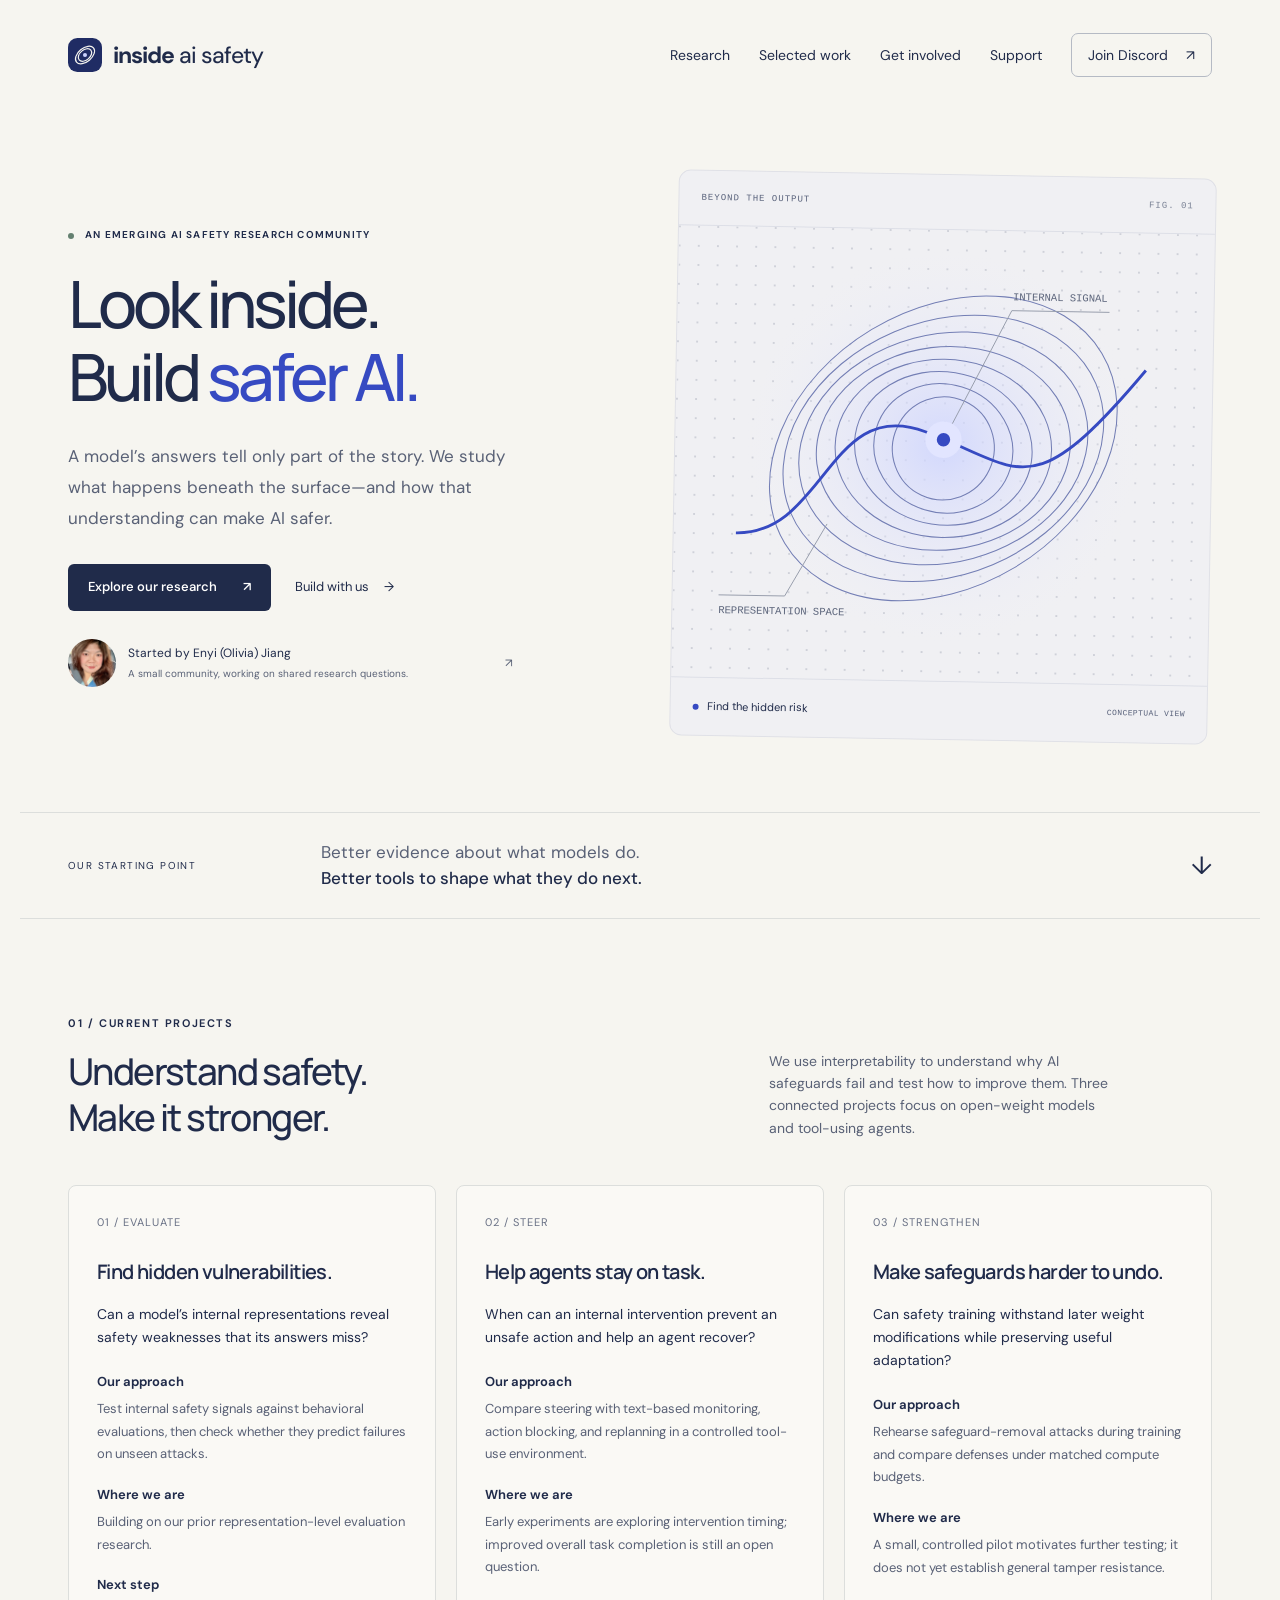
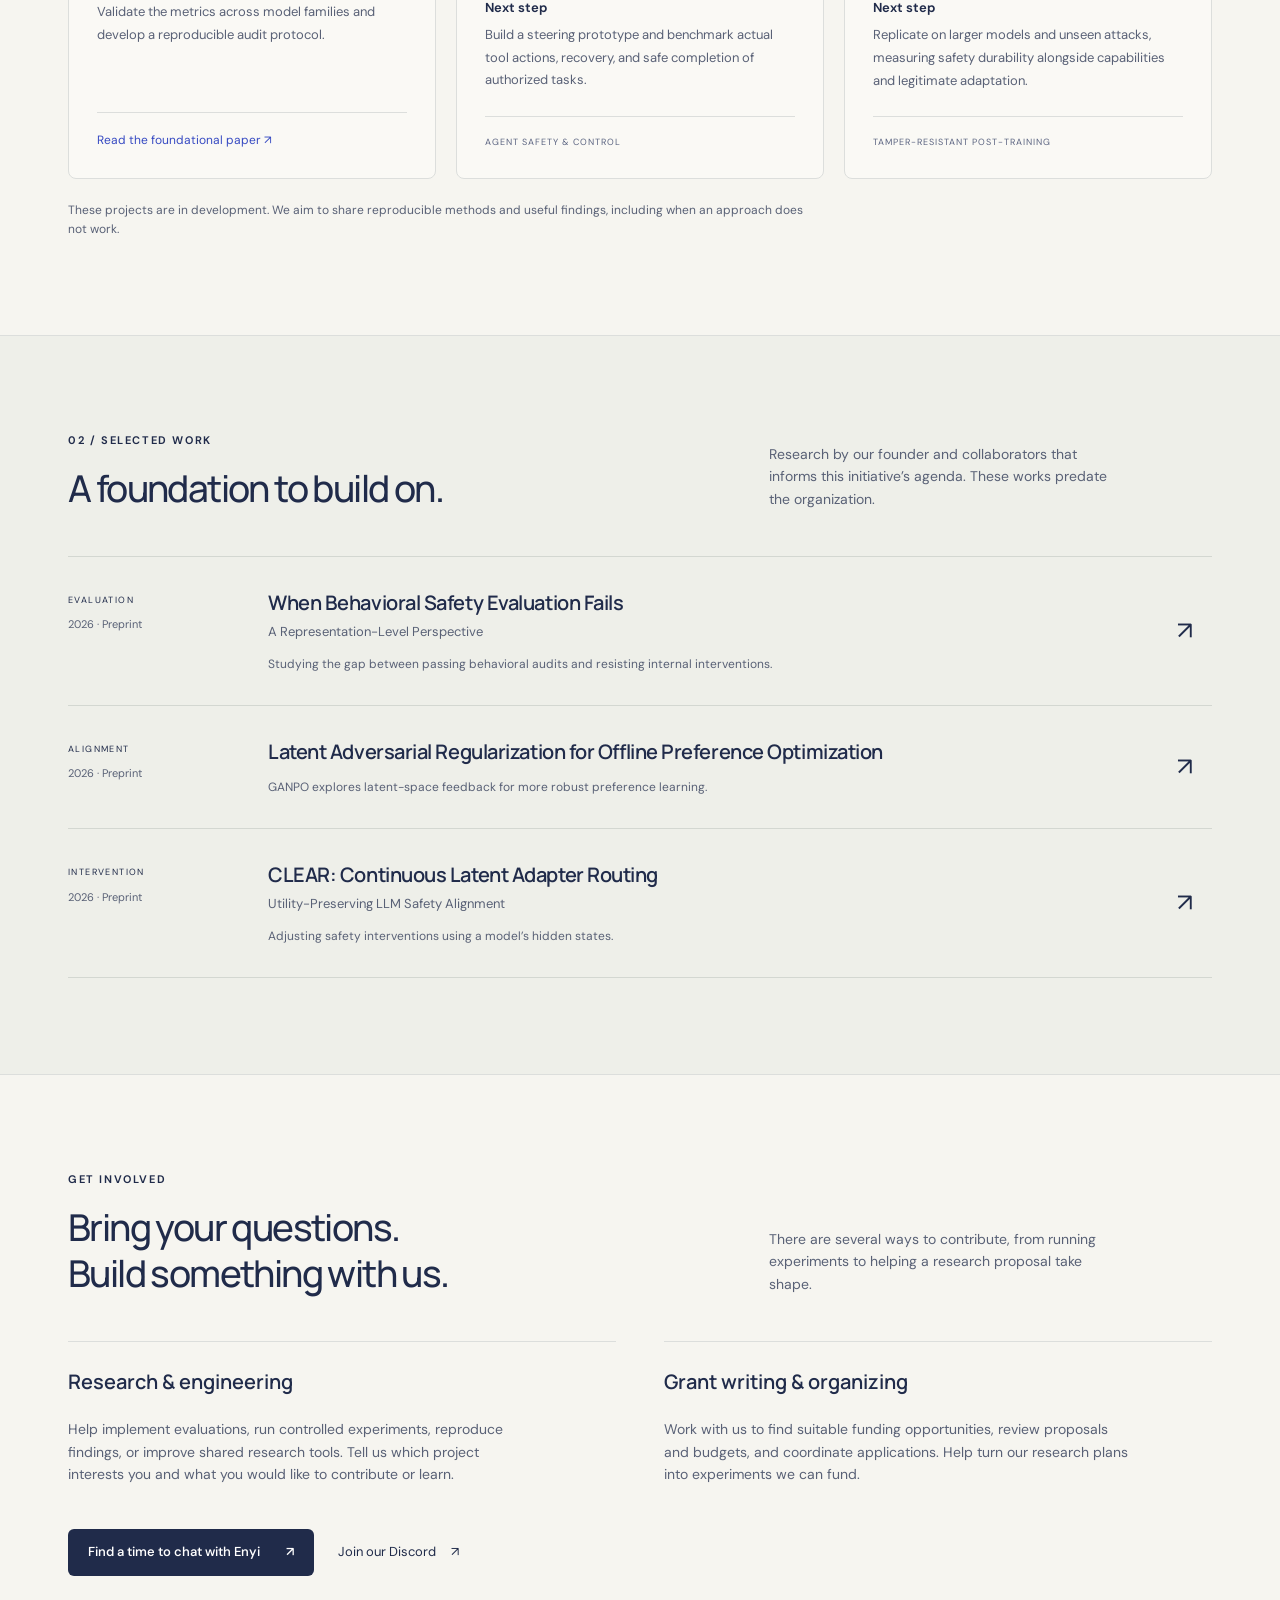
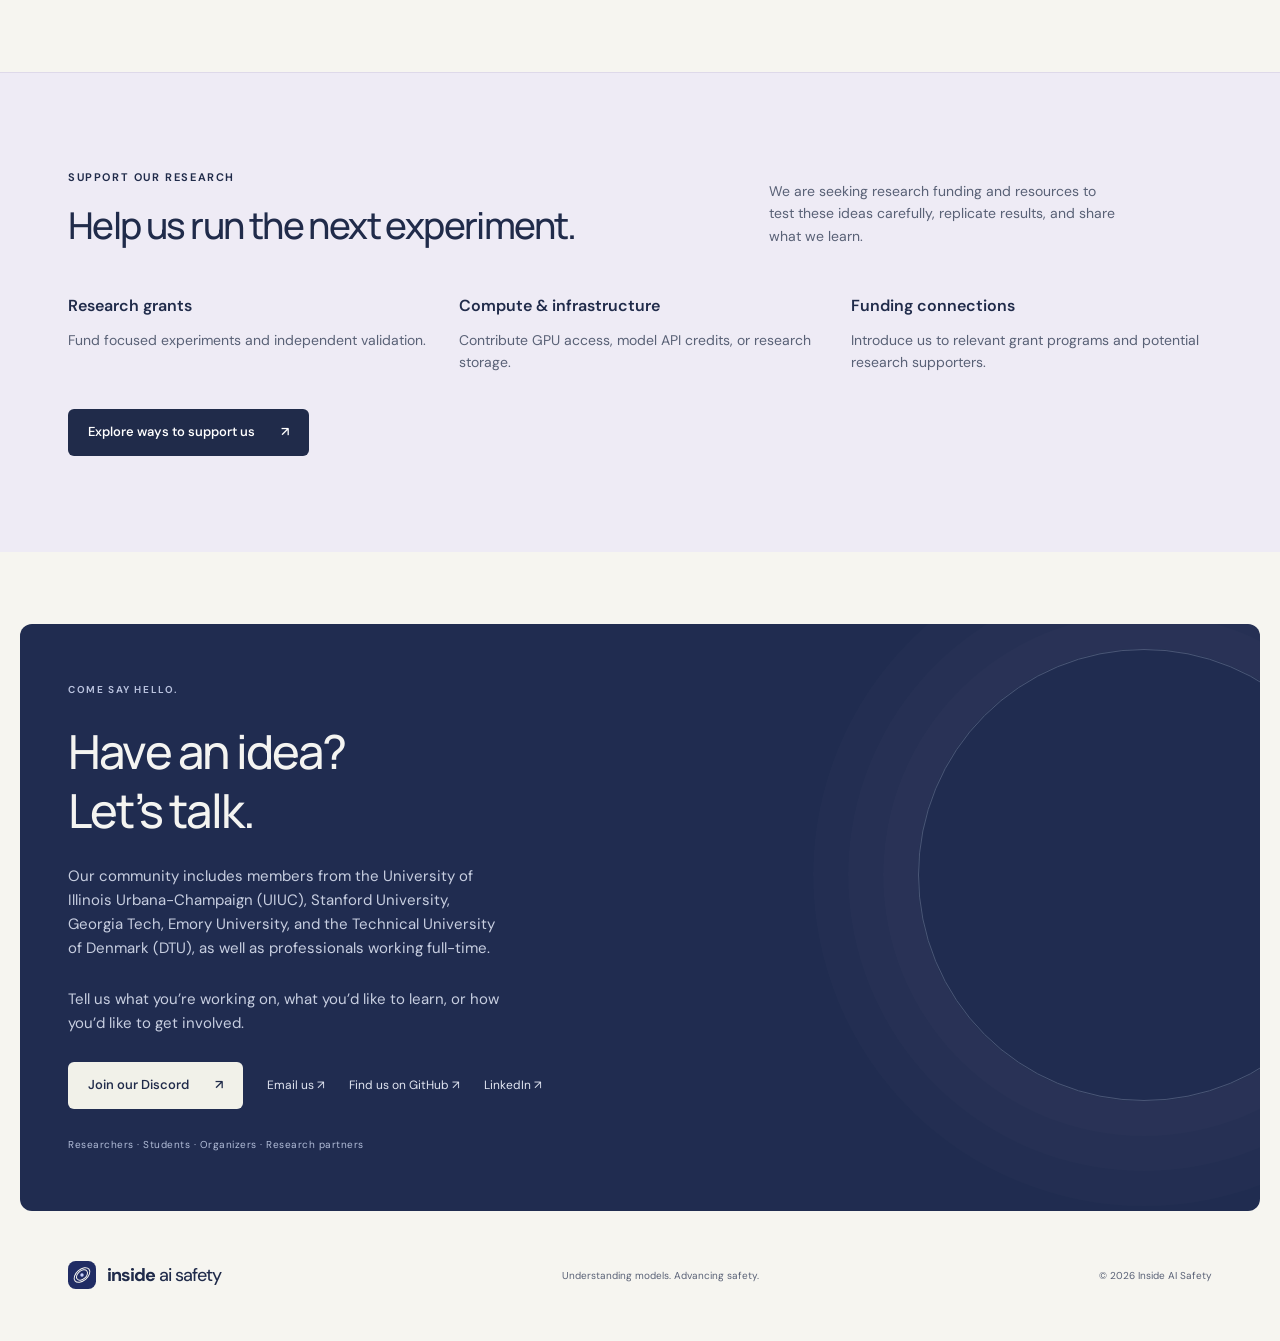
==== commit 59a80e86: "Remove research lens switcher" ====
--- a/index.html
+++ b/index.html
@@ -48,7 +48,6 @@
       <a class="paper" href="https://arxiv.org/abs/2606.08044" target="_blank" rel="noopener noreferrer"><span class="paper-type">EVALUATION<span>2026 · Preprint</span></span><div><h3>When Behavioral Safety Evaluation Fails</h3><p>A Representation-Level Perspective</p><p class="paper-summary">Studying the gap between passing behavioral audits and resisting internal interventions.</p></div><span class="paper-arrow" aria-label="Read paper (opens in new tab)">↗</span></a>
       <a class="paper" href="https://arxiv.org/abs/2601.22083" target="_blank" rel="noopener noreferrer"><span class="paper-type">ALIGNMENT<span>2026 · Preprint</span></span><div><h3>Latent Adversarial Regularization for Offline Preference Optimization</h3><p class="paper-summary">GANPO explores latent-space feedback for more robust preference learning.</p></div><span class="paper-arrow" aria-label="Read paper (opens in new tab)">↗</span></a>
       <a class="paper" href="https://arxiv.org/abs/2608.21278" target="_blank" rel="noopener noreferrer"><span class="paper-type">INTERVENTION<span>2026 · Preprint</span></span><div><h3>CLEAR: Continuous Latent Adapter Routing</h3><p>Utility-Preserving LLM Safety Alignment</p><p class="paper-summary">Adjusting safety interventions using a model’s hidden states.</p></div><span class="paper-arrow" aria-label="Read paper (opens in new tab)">↗</span></a>
-      <div class="lens"><div><p class="eyebrow">One model. Three research lenses.</p><p id="lens-description" aria-live="polite">Evaluation asks where apparently safe behavior breaks down.</p></div><div class="lens-controls" role="group" aria-label="Choose a research lens"><button type="button" data-lens="evaluate" aria-pressed="true">Evaluate</button><button type="button" data-lens="align" aria-pressed="false">Align</button><button type="button" data-lens="steer" aria-pressed="false">Steer</button></div></div>
     </div></section>
     <section id="involved" class="section wrap">
       <div class="section-heading"><div><p class="eyebrow">Get involved</p><h2>Bring your questions.<br>Build something with us.</h2></div><p>There are several ways to contribute, from running experiments to helping a research proposal take shape.</p></div>
--- a/styles.css
+++ b/styles.css
@@ -1,5 +1,5 @@
 @import url('https://fonts.googleapis.com/css2?family=DM+Sans:wght@400;450;500;550;600;650;700&family=Manrope:wght@400;500;600;650;700;750;800&display=swap');
-:root{--paper:#f6f5f0;--ink:#202b4a;--muted:#596176;--blue:#364ac2;--line:#dcdedc;--font:'DM Sans',sans-serif}*{box-sizing:border-box}html{scroll-behavior:smooth;scroll-padding-top:30px}body{margin:0;background:var(--paper);color:var(--ink);font-family:var(--font);font-size:16px;line-height:1.6}a{color:inherit;text-decoration:none}button{font:inherit}a,button{-webkit-tap-highlight-color:transparent}a:focus-visible,button:focus-visible{outline:3px solid #6578ef;outline-offset:5px}.wrap{max-width:1240px;margin:0 auto;padding-left:48px;padding-right:48px}.header{height:110px;display:flex;justify-content:space-between;align-items:center}.brand{display:inline-flex;gap:11px;align-items:center;font-size:23px;font-weight:750;letter-spacing:-1px}.brand-light{font-weight:450}.header nav{display:flex;align-items:center;gap:29px;font-size:14px}.header nav a:hover,.text-link:hover{color:var(--blue)}.nav-contact{border:1px solid #b5bac4;border-radius:7px;padding:10px 16px}.nav-contact span{margin-left:14px}.hero{display:grid;grid-template-columns:1.06fr 1fr;gap:35px;padding-top:64px;padding-bottom:72px;align-items:center}.eyebrow{font-size:11px;font-weight:650;letter-spacing:1.6px;text-transform:uppercase;line-height:1.6;margin:0 0 24px}.hero .eyebrow{font-size:10px;letter-spacing:1.2px}.status-dot{display:inline-block;width:6px;height:6px;background:#648070;border-radius:50%;margin-right:8px;vertical-align:middle}h1,h2,h3,p{margin-top:0}h1,h2,h3{font-family:'Manrope',sans-serif}h1{font-size:clamp(50px,5.1vw,71px);font-weight:500;line-height:1.12;letter-spacing:-4px;margin-bottom:28px}h1 em{font-style:normal;color:var(--blue)}.hero-description{max-width:450px;color:var(--muted);font-size:17px;line-height:1.8;margin-bottom:31px}.actions{display:flex;align-items:center;gap:24px;flex-wrap:wrap}.button{display:inline-flex;align-items:center;gap:26px;background:var(--ink);color:white;padding:13px 20px;border-radius:6px;font-size:13px;font-weight:550;transition:transform .2s,background .2s}.button:hover{background:var(--blue);transform:translateY(-2px)}.text-link{font-size:13px}.text-link span{margin-left:12px}.hero-note{font-size:10px;letter-spacing:.3px;color:var(--muted);margin:25px 0 0}.visual{position:relative;background:#f0f0f3;border:1px solid #e0e1e7;border-radius:12px;overflow:hidden;transform:rotate(1deg)}.visual-top,.visual-bottom{display:flex;align-items:center;justify-content:space-between;padding:20px 22px;font-family:monospace;font-size:9px;letter-spacing:1px;color:#58617a}.visual-top{border-bottom:1px solid #dddfe7}.visual-index{color:#7a8295}.model-art{display:block;width:100%;height:auto}.visual-bottom{border-top:1px solid #dddfe7;font-size:8px;letter-spacing:.4px}.visual-bottom>span:first-child{font-family:var(--font);font-size:11px;letter-spacing:0;color:var(--ink)}.visual-bottom i{display:inline-block;width:6px;height:6px;background:var(--blue);border-radius:50%;margin-right:5px}.signal-path{stroke-dasharray:700;stroke-dashoffset:700;animation:trace 2.2s ease forwards}@keyframes trace{to{stroke-dashoffset:0}}.principles{display:flex;justify-content:space-between;align-items:center;gap:25px;padding-top:27px;padding-bottom:27px;border-top:1px solid var(--line);border-bottom:1px solid var(--line)}.principles>span{font-size:10px;letter-spacing:1.4px;text-transform:uppercase}.principles p{margin:0;font-size:17px;line-height:1.5;color:var(--muted);flex:1;padding-left:100px}.principles strong{font-weight:500;color:var(--ink)}.principles>a{font-size:25px}.section{padding-top:96px;padding-bottom:96px}.section-heading{display:grid;grid-template-columns:1.4fr 1fr;gap:80px;align-items:end;margin-bottom:45px}.section-heading .eyebrow{margin-bottom:15px}h2{font-size:37px;font-weight:500;letter-spacing:-1.6px;line-height:1.25;margin-bottom:0}.section-heading>p{font-size:14px;color:var(--muted);margin-bottom:1px;max-width:350px}.research-grid{display:grid;grid-template-columns:repeat(3,1fr);gap:20px}.research-card{border:1px solid var(--line);padding:28px;border-radius:8px;position:relative;background:#faf9f5}.number{font-size:11px;color:#697185}.mini-icon{font-size:40px;color:var(--blue);height:85px;padding-top:10px;font-family:serif}.research-card h3{font-size:20px;letter-spacing:-.6px;font-weight:600;margin-bottom:15px}.research-card p{font-size:14px;color:var(--muted);line-height:1.85;margin-bottom:28px}.tag{font-size:9px;text-transform:uppercase;letter-spacing:1px;color:#5b6481;display:block;border-top:1px solid var(--line);padding-top:18px}.lens{display:flex;justify-content:space-between;gap:24px;align-items:center;margin-top:30px;padding:24px 0 0}.lens .eyebrow{font-size:9px;margin-bottom:8px}.lens p:last-child{font-size:13px;color:var(--muted);margin:0}.lens-controls{display:flex;border:1px solid #ccd0da;border-radius:6px;padding:4px;flex-shrink:0;gap:3px}.lens-controls button{border:0;border-radius:4px;padding:8px 15px;background:transparent;color:var(--ink);cursor:pointer;font-size:12px}.lens-controls button[aria-pressed=true]{background:var(--ink);color:white}.work-section{background:#eceedf;background:#eeefe9;border-top:1px solid var(--line);border-bottom:1px solid var(--line)}.paper{display:grid;grid-template-columns:170px 1fr 35px;gap:30px;border-top:1px solid #d3d7d1;padding:31px 0;transition:color .2s}.paper:last-child{border-bottom:1px solid #d3d7d1}.paper:hover h3,.paper:hover .paper-arrow{color:var(--blue)}.paper-type{font-size:9px;letter-spacing:1.4px;padding-top:5px}.paper-type span{display:block;font-size:11px;letter-spacing:0;color:var(--muted);margin-top:9px}.paper h3{font-size:20px;font-weight:600;line-height:1.45;letter-spacing:-.45px;margin:0 0 5px}.paper p{font-size:13px;margin:0;color:var(--muted)}.paper .paper-summary{margin-top:12px;font-size:12px}.paper-arrow{font-size:25px;align-self:center}.about{display:grid;grid-template-columns:1fr 1fr;gap:100px}.about h2{font-size:43px}.about-mark{font-family:monospace;font-size:70px;font-weight:300;color:#929bb9;margin-top:55px;letter-spacing:-8px}.about-mark span{font-size:20px;letter-spacing:-.7px;vertical-align:middle;color:#5c6787}.large-copy{font-size:26px;line-height:1.4;color:var(--ink)!important;letter-spacing:-.6px}.about-copy>p{font-size:15px;color:var(--muted);line-height:1.85}.about-copy>p.large-copy{font-size:26px}.founder{display:flex;gap:15px;align-items:center;margin-top:28px;padding-top:25px;border-top:1px solid var(--line)}.avatar{background:#e6e8ef;border:1px solid #d2d6e0;border-radius:50%;width:50px;height:50px;display:grid;place-items:center;font-size:15px}.founder>div{display:flex;flex-direction:column}.founder .eyebrow{font-size:8px;margin:0 0 3px}.founder a{font-size:14px;font-weight:600}.founder>div>span:last-child{font-size:11px;color:var(--muted)}.connect{background:#202c50;color:#f4f4f1;border-radius:12px;padding-top:58px;padding-bottom:58px;position:relative;overflow:hidden}.connect:after{content:'';position:absolute;right:-110px;top:25px;width:450px;height:450px;border:1px solid #4a5676;border-radius:50%;box-shadow:0 0 0 35px #ffffff03,0 0 0 70px #ffffff03,0 0 0 105px #ffffff03;pointer-events:none}.connect>*{position:relative;z-index:1}.connect .eyebrow{font-size:10px;color:#b8c1dd}.connect h2{font-size:47px;letter-spacing:-1.8px;margin-bottom:24px}.connect>p:not(.eyebrow):not(.connect-note){max-width:440px;font-size:15px;color:#c7cee0;margin-bottom:27px}.light{background:#f1f1e9;color:var(--ink)}.light:hover{background:#dfe3ff}.connect-secondary{font-size:12px;color:#e1e5f1}.connect-note{font-size:10px;color:#b3bed9;letter-spacing:.5px;margin:28px 0 0}footer{display:flex;align-items:center;justify-content:space-between;gap:20px;min-height:130px}footer .brand{font-size:18px}footer p,footer>span{font-size:10px;color:var(--muted);margin:0}.skip{position:absolute;left:15px;top:-80px;background:var(--ink);color:white;padding:10px;z-index:5}.skip:focus{top:10px}@media(min-width:1350px){.connect{max-width:1144px}}@media(max-width:1000px){.wrap{padding-left:30px;padding-right:30px}.hero{gap:20px}.hero h1{font-size:54px}.hero-description{font-size:15px}.section-heading{gap:35px}.principles p{padding-left:30px}.research-card{padding:22px}.research-card h3{font-size:18px}.about{gap:55px}.connect{margin-left:30px;margin-right:30px}.header nav{gap:20px}}@media(max-width:700px){.wrap{padding-left:24px;padding-right:24px}.header{height:auto;min-height:100px;flex-wrap:wrap;padding-top:22px;padding-bottom:20px;gap:22px}.brand{font-size:21px}.header nav{width:100%;justify-content:space-between;gap:10px;font-size:12px}.nav-contact{padding:7px 10px}.hero{grid-template-columns:1fr;padding-top:35px;padding-bottom:42px;gap:38px}.hero h1{font-size:57px;letter-spacing:-3.4px}.hero-description{max-width:470px;font-size:16px}.hero-note{font-size:9px}.visual{max-width:480px;width:100%;justify-self:center;transform:none}.visual-top,.visual-bottom{padding:15px 18px}.model-art{max-height:340px}.principles{align-items:flex-start;gap:16px;flex-wrap:wrap}.principles>span{width:100%;font-size:9px}.principles p{padding:0;font-size:15px}.section{padding-top:60px;padding-bottom:60px}.section-heading{grid-template-columns:1fr;gap:22px;margin-bottom:30px}h2{font-size:31px}.section-heading>p{max-width:100%}.research-grid{grid-template-columns:1fr}.research-card{padding:25px}.mini-icon{height:65px}.research-card h3{font-size:22px}.research-card p{margin-bottom:20px}.lens{align-items:flex-start;flex-direction:column}.paper{grid-template-columns:1fr 24px;gap:12px;padding:26px 0}.paper-type{grid-column:1/-1;display:flex;gap:15px;align-items:center}.paper-type span{margin:0}.paper h3{font-size:18px}.about{grid-template-columns:1fr;gap:30px}.about h2{font-size:36px}.about-mark{display:none}.connect{margin-left:16px;margin-right:16px;padding:35px 26px}.connect h2{font-size:38px}.connect:after{right:-310px}.connect .actions{gap:22px}.connect-note{line-height:1.8}footer{padding-top:35px;padding-bottom:30px;flex-wrap:wrap;gap:15px}footer .brand{width:100%}footer p,footer>span{font-size:9px}}@media(prefers-reduced-motion:reduce){html{scroll-behavior:auto}*,*:before,*:after{animation:none!important;transition:none!important}.signal-path{stroke-dashoffset:0}}
+:root{--paper:#f6f5f0;--ink:#202b4a;--muted:#596176;--blue:#364ac2;--line:#dcdedc;--font:'DM Sans',sans-serif}*{box-sizing:border-box}html{scroll-behavior:smooth;scroll-padding-top:30px}body{margin:0;background:var(--paper);color:var(--ink);font-family:var(--font);font-size:16px;line-height:1.6}a{color:inherit;text-decoration:none}button{font:inherit}a,button{-webkit-tap-highlight-color:transparent}a:focus-visible,button:focus-visible{outline:3px solid #6578ef;outline-offset:5px}.wrap{max-width:1240px;margin:0 auto;padding-left:48px;padding-right:48px}.header{height:110px;display:flex;justify-content:space-between;align-items:center}.brand{display:inline-flex;gap:11px;align-items:center;font-size:23px;font-weight:750;letter-spacing:-1px}.brand-light{font-weight:450}.header nav{display:flex;align-items:center;gap:29px;font-size:14px}.header nav a:hover,.text-link:hover{color:var(--blue)}.nav-contact{border:1px solid #b5bac4;border-radius:7px;padding:10px 16px}.nav-contact span{margin-left:14px}.hero{display:grid;grid-template-columns:1.06fr 1fr;gap:35px;padding-top:64px;padding-bottom:72px;align-items:center}.eyebrow{font-size:11px;font-weight:650;letter-spacing:1.6px;text-transform:uppercase;line-height:1.6;margin:0 0 24px}.hero .eyebrow{font-size:10px;letter-spacing:1.2px}.status-dot{display:inline-block;width:6px;height:6px;background:#648070;border-radius:50%;margin-right:8px;vertical-align:middle}h1,h2,h3,p{margin-top:0}h1,h2,h3{font-family:'Manrope',sans-serif}h1{font-size:clamp(50px,5.1vw,71px);font-weight:500;line-height:1.12;letter-spacing:-4px;margin-bottom:28px}h1 em{font-style:normal;color:var(--blue)}.hero-description{max-width:450px;color:var(--muted);font-size:17px;line-height:1.8;margin-bottom:31px}.actions{display:flex;align-items:center;gap:24px;flex-wrap:wrap}.button{display:inline-flex;align-items:center;gap:26px;background:var(--ink);color:white;padding:13px 20px;border-radius:6px;font-size:13px;font-weight:550;transition:transform .2s,background .2s}.button:hover{background:var(--blue);transform:translateY(-2px)}.text-link{font-size:13px}.text-link span{margin-left:12px}.hero-note{font-size:10px;letter-spacing:.3px;color:var(--muted);margin:25px 0 0}.visual{position:relative;background:#f0f0f3;border:1px solid #e0e1e7;border-radius:12px;overflow:hidden;transform:rotate(1deg)}.visual-top,.visual-bottom{display:flex;align-items:center;justify-content:space-between;padding:20px 22px;font-family:monospace;font-size:9px;letter-spacing:1px;color:#58617a}.visual-top{border-bottom:1px solid #dddfe7}.visual-index{color:#7a8295}.model-art{display:block;width:100%;height:auto}.visual-bottom{border-top:1px solid #dddfe7;font-size:8px;letter-spacing:.4px}.visual-bottom>span:first-child{font-family:var(--font);font-size:11px;letter-spacing:0;color:var(--ink)}.visual-bottom i{display:inline-block;width:6px;height:6px;background:var(--blue);border-radius:50%;margin-right:5px}.signal-path{stroke-dasharray:700;stroke-dashoffset:700;animation:trace 2.2s ease forwards}@keyframes trace{to{stroke-dashoffset:0}}.principles{display:flex;justify-content:space-between;align-items:center;gap:25px;padding-top:27px;padding-bottom:27px;border-top:1px solid var(--line);border-bottom:1px solid var(--line)}.principles>span{font-size:10px;letter-spacing:1.4px;text-transform:uppercase}.principles p{margin:0;font-size:17px;line-height:1.5;color:var(--muted);flex:1;padding-left:100px}.principles strong{font-weight:500;color:var(--ink)}.principles>a{font-size:25px}.section{padding-top:96px;padding-bottom:96px}.section-heading{display:grid;grid-template-columns:1.4fr 1fr;gap:80px;align-items:end;margin-bottom:45px}.section-heading .eyebrow{margin-bottom:15px}h2{font-size:37px;font-weight:500;letter-spacing:-1.6px;line-height:1.25;margin-bottom:0}.section-heading>p{font-size:14px;color:var(--muted);margin-bottom:1px;max-width:350px}.research-grid{display:grid;grid-template-columns:repeat(3,1fr);gap:20px}.research-card{border:1px solid var(--line);padding:28px;border-radius:8px;position:relative;background:#faf9f5}.number{font-size:11px;color:#697185}.mini-icon{font-size:40px;color:var(--blue);height:85px;padding-top:10px;font-family:serif}.research-card h3{font-size:20px;letter-spacing:-.6px;font-weight:600;margin-bottom:15px}.research-card p{font-size:14px;color:var(--muted);line-height:1.85;margin-bottom:28px}.tag{font-size:9px;text-transform:uppercase;letter-spacing:1px;color:#5b6481;display:block;border-top:1px solid var(--line);padding-top:18px}.lens{display:flex;justify-content:space-between;gap:24px;align-items:center;margin-top:30px;padding:24px 0 0}.work-section{background:#eceedf;background:#eeefe9;border-top:1px solid var(--line);border-bottom:1px solid var(--line)}.paper{display:grid;grid-template-columns:170px 1fr 35px;gap:30px;border-top:1px solid #d3d7d1;padding:31px 0;transition:color .2s}.paper:last-child{border-bottom:1px solid #d3d7d1}.paper:hover h3,.paper:hover .paper-arrow{color:var(--blue)}.paper-type{font-size:9px;letter-spacing:1.4px;padding-top:5px}.paper-type span{display:block;font-size:11px;letter-spacing:0;color:var(--muted);margin-top:9px}.paper h3{font-size:20px;font-weight:600;line-height:1.45;letter-spacing:-.45px;margin:0 0 5px}.paper p{font-size:13px;margin:0;color:var(--muted)}.paper .paper-summary{margin-top:12px;font-size:12px}.paper-arrow{font-size:25px;align-self:center}.about{display:grid;grid-template-columns:1fr 1fr;gap:100px}.about h2{font-size:43px}.about-mark{font-family:monospace;font-size:70px;font-weight:300;color:#929bb9;margin-top:55px;letter-spacing:-8px}.about-mark span{font-size:20px;letter-spacing:-.7px;vertical-align:middle;color:#5c6787}.large-copy{font-size:26px;line-height:1.4;color:var(--ink)!important;letter-spacing:-.6px}.about-copy>p{font-size:15px;color:var(--muted);line-height:1.85}.about-copy>p.large-copy{font-size:26px}.founder{display:flex;gap:15px;align-items:center;margin-top:28px;padding-top:25px;border-top:1px solid var(--line)}.avatar{background:#e6e8ef;border:1px solid #d2d6e0;border-radius:50%;width:50px;height:50px;display:grid;place-items:center;font-size:15px}.founder>div{display:flex;flex-direction:column}.founder .eyebrow{font-size:8px;margin:0 0 3px}.founder a{font-size:14px;font-weight:600}.founder>div>span:last-child{font-size:11px;color:var(--muted)}.connect{background:#202c50;color:#f4f4f1;border-radius:12px;padding-top:58px;padding-bottom:58px;position:relative;overflow:hidden}.connect:after{content:'';position:absolute;right:-110px;top:25px;width:450px;height:450px;border:1px solid #4a5676;border-radius:50%;box-shadow:0 0 0 35px #ffffff03,0 0 0 70px #ffffff03,0 0 0 105px #ffffff03;pointer-events:none}.connect>*{position:relative;z-index:1}.connect .eyebrow{font-size:10px;color:#b8c1dd}.connect h2{font-size:47px;letter-spacing:-1.8px;margin-bottom:24px}.connect>p:not(.eyebrow):not(.connect-note){max-width:440px;font-size:15px;color:#c7cee0;margin-bottom:27px}.light{background:#f1f1e9;color:var(--ink)}.light:hover{background:#dfe3ff}.connect-secondary{font-size:12px;color:#e1e5f1}.connect-note{font-size:10px;color:#b3bed9;letter-spacing:.5px;margin:28px 0 0}footer{display:flex;align-items:center;justify-content:space-between;gap:20px;min-height:130px}footer .brand{font-size:18px}footer p,footer>span{font-size:10px;color:var(--muted);margin:0}.skip{position:absolute;left:15px;top:-80px;background:var(--ink);color:white;padding:10px;z-index:5}.skip:focus{top:10px}@media(min-width:1350px){.connect{max-width:1144px}}@media(max-width:1000px){.wrap{padding-left:30px;padding-right:30px}.hero{gap:20px}.hero h1{font-size:54px}.hero-description{font-size:15px}.section-heading{gap:35px}.principles p{padding-left:30px}.research-card{padding:22px}.research-card h3{font-size:18px}.about{gap:55px}.connect{margin-left:30px;margin-right:30px}.header nav{gap:20px}}@media(max-width:700px){.wrap{padding-left:24px;padding-right:24px}.header{height:auto;min-height:100px;flex-wrap:wrap;padding-top:22px;padding-bottom:20px;gap:22px}.brand{font-size:21px}.header nav{width:100%;justify-content:space-between;gap:10px;font-size:12px}.nav-contact{padding:7px 10px}.hero{grid-template-columns:1fr;padding-top:35px;padding-bottom:42px;gap:38px}.hero h1{font-size:57px;letter-spacing:-3.4px}.hero-description{max-width:470px;font-size:16px}.hero-note{font-size:9px}.visual{max-width:480px;width:100%;justify-self:center;transform:none}.visual-top,.visual-bottom{padding:15px 18px}.model-art{max-height:340px}.principles{align-items:flex-start;gap:16px;flex-wrap:wrap}.principles>span{width:100%;font-size:9px}.principles p{padding:0;font-size:15px}.section{padding-top:60px;padding-bottom:60px}.section-heading{grid-template-columns:1fr;gap:22px;margin-bottom:30px}h2{font-size:31px}.section-heading>p{max-width:100%}.research-grid{grid-template-columns:1fr}.research-card{padding:25px}.mini-icon{height:65px}.research-card h3{font-size:22px}.research-card p{margin-bottom:20px}.lens{align-items:flex-start;flex-direction:column}.paper{grid-template-columns:1fr 24px;gap:12px;padding:26px 0}.paper-type{grid-column:1/-1;display:flex;gap:15px;align-items:center}.paper-type span{margin:0}.paper h3{font-size:18px}.about{grid-template-columns:1fr;gap:30px}.about h2{font-size:36px}.about-mark{display:none}.connect{margin-left:16px;margin-right:16px;padding:35px 26px}.connect h2{font-size:38px}.connect:after{right:-310px}.connect .actions{gap:22px}.connect-note{line-height:1.8}footer{padding-top:35px;padding-bottom:30px;flex-wrap:wrap;gap:15px}footer .brand{width:100%}footer p,footer>span{font-size:9px}}@media(prefers-reduced-motion:reduce){html{scroll-behavior:auto}*,*:before,*:after{animation:none!important;transition:none!important}.signal-path{stroke-dashoffset:0}}
 
 /* Personal introduction and founder photography. */
 .hero-person{display:flex;align-items:center;gap:12px;margin-top:28px;max-width:445px;font-size:12px;line-height:1.7}
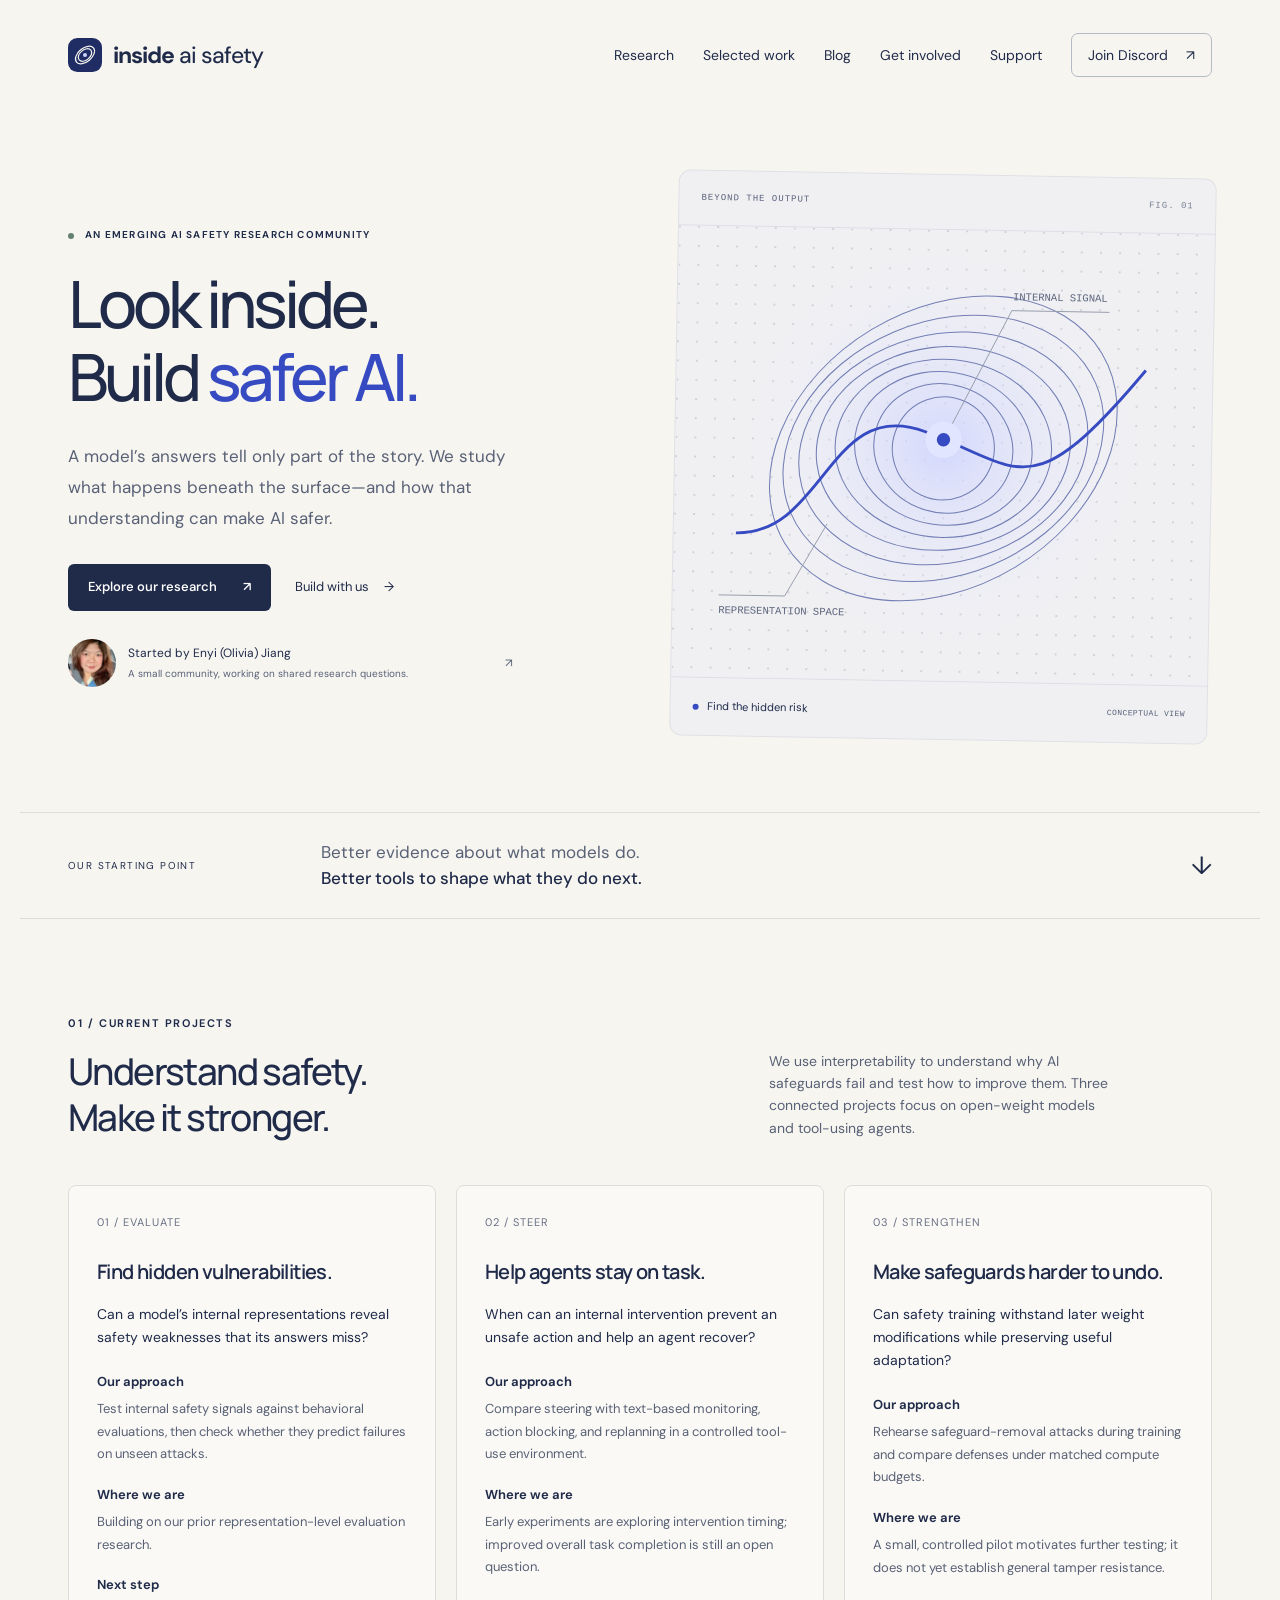
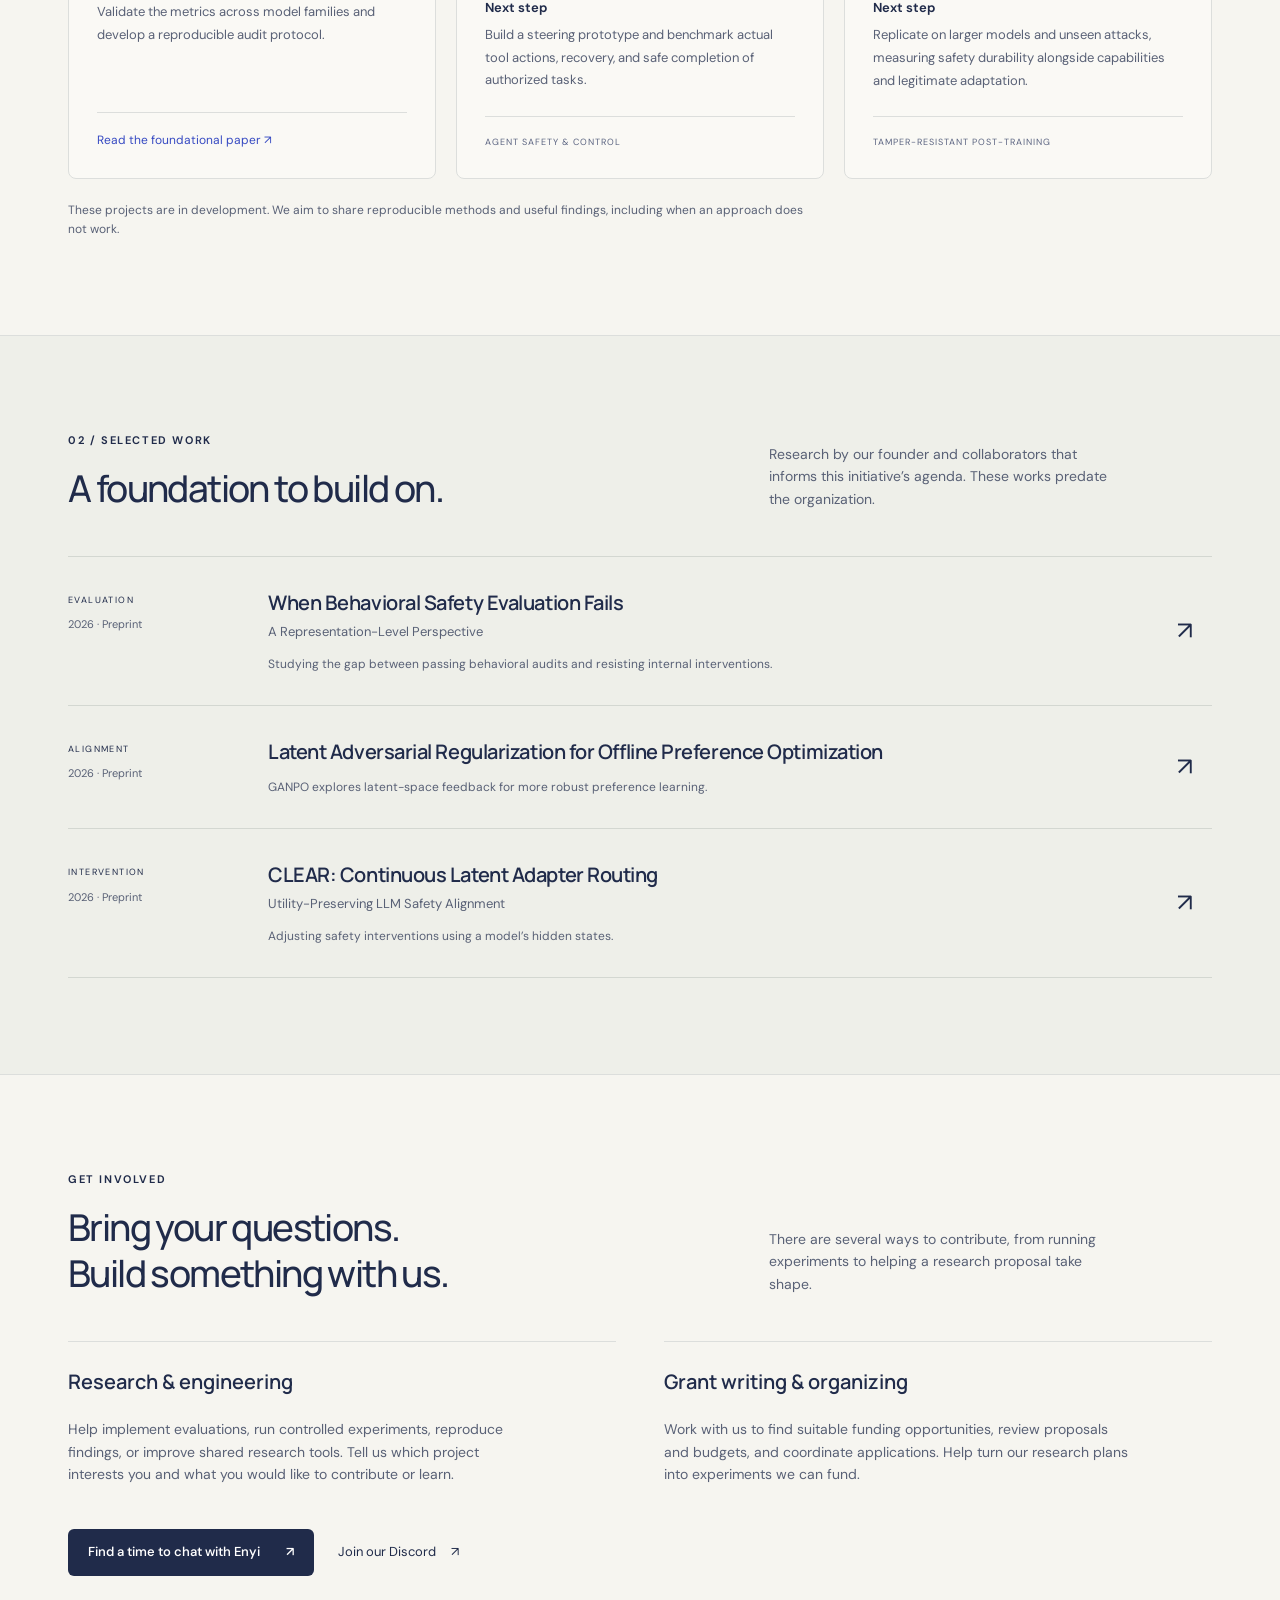
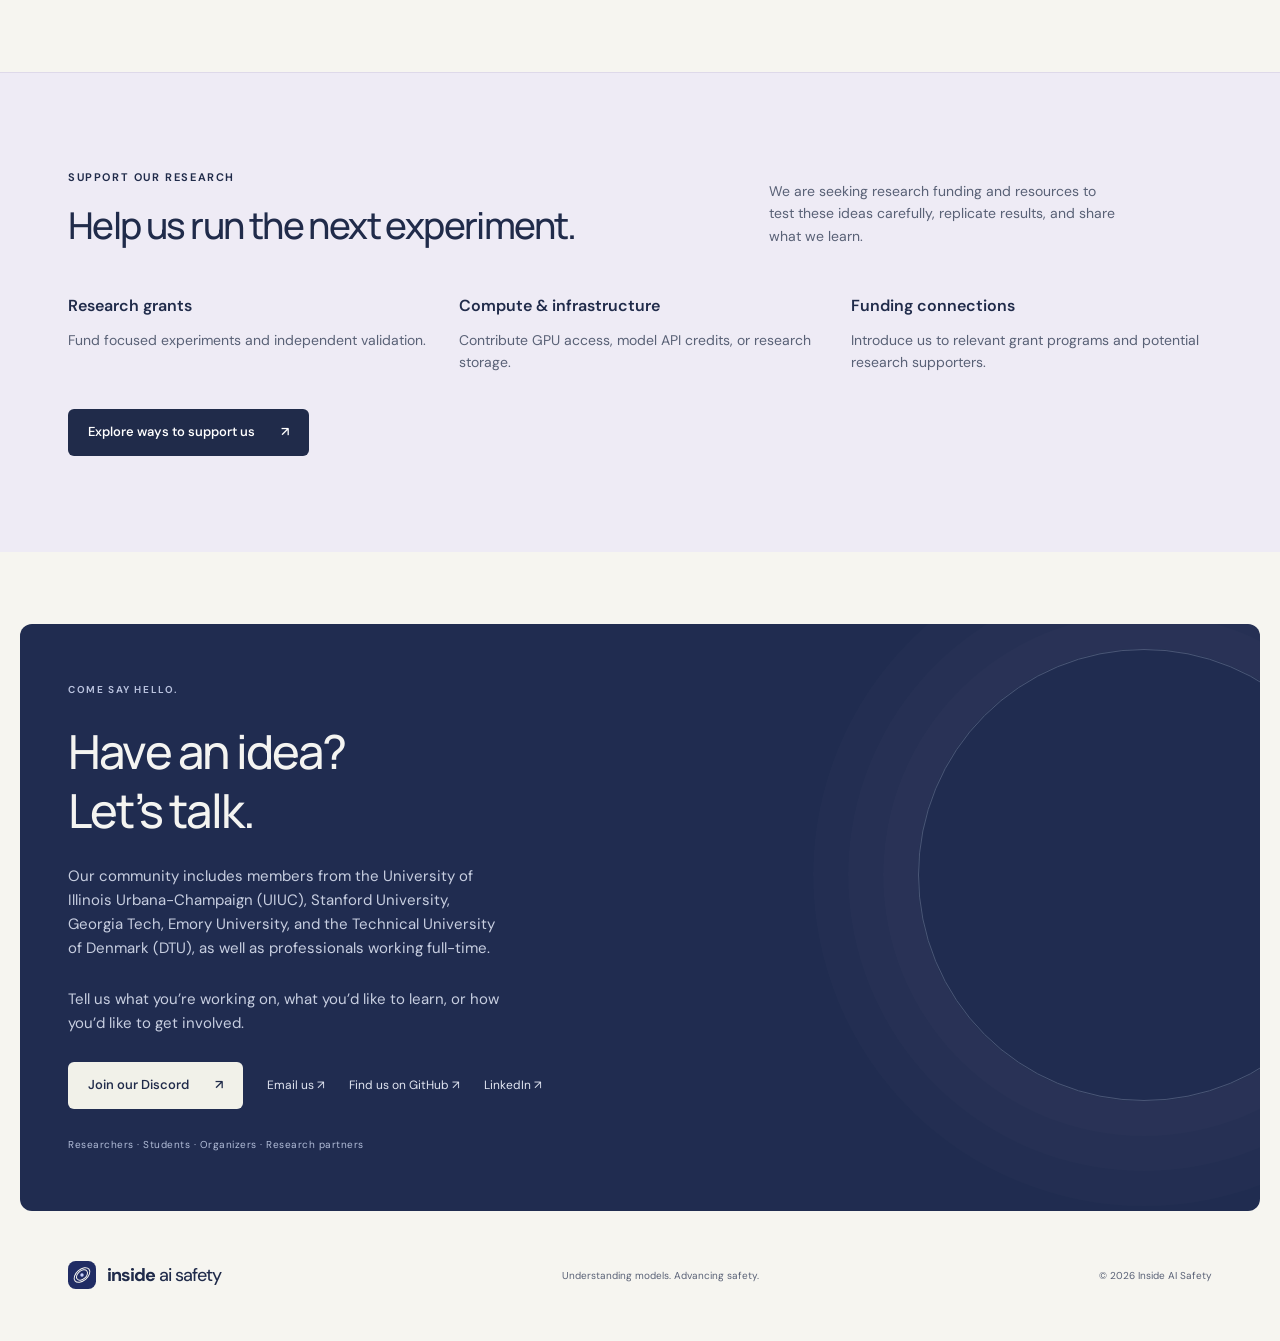
==== commit 66faef89: "Add research blog and inaugural safety evaluation article" ====
--- a/index.html
+++ b/index.html
@@ -17,7 +17,7 @@
   <a class="skip" href="#main">Skip to content</a>
   <header class="header wrap">
     <a class="brand" href="#" aria-label="Inside AI Safety home"><img src="assets/mark.svg" width="34" height="34" alt=""><span>inside<span class="brand-light"> ai safety</span></span></a>
-    <nav aria-label="Main navigation"><a href="#research">Research</a><a href="#work">Selected work</a><a href="#involved">Get involved</a><a href="#support">Support</a><a class="nav-contact" href="https://discord.gg/RexBQW9Dt" target="_blank" rel="noopener noreferrer">Join Discord <span aria-hidden="true">↗</span></a></nav>
+    <nav aria-label="Main navigation"><a href="#research">Research</a><a href="#work">Selected work</a><a href="blog/">Blog</a><a href="#involved">Get involved</a><a href="#support">Support</a><a class="nav-contact" href="https://discord.gg/RexBQW9Dt" target="_blank" rel="noopener noreferrer">Join Discord <span aria-hidden="true">↗</span></a></nav>
   </header>
   <main id="main">
     <section class="hero wrap">
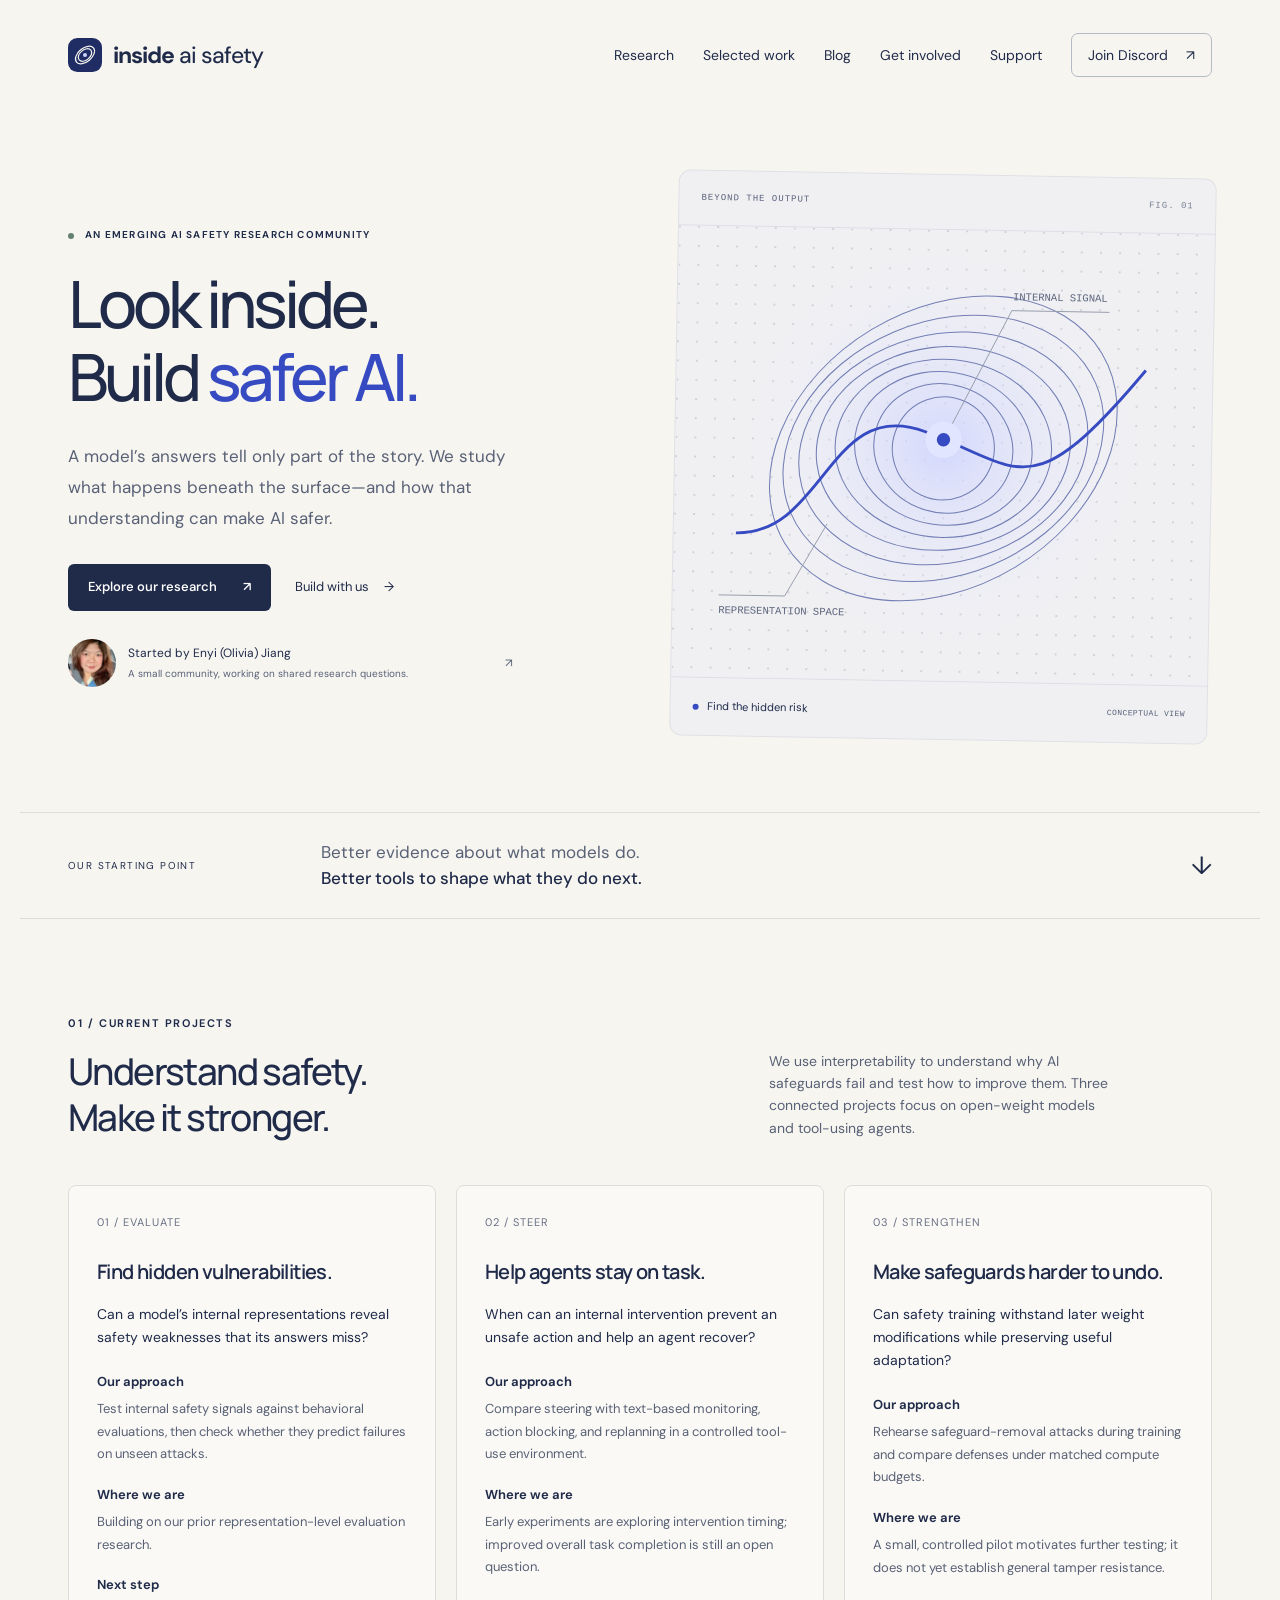
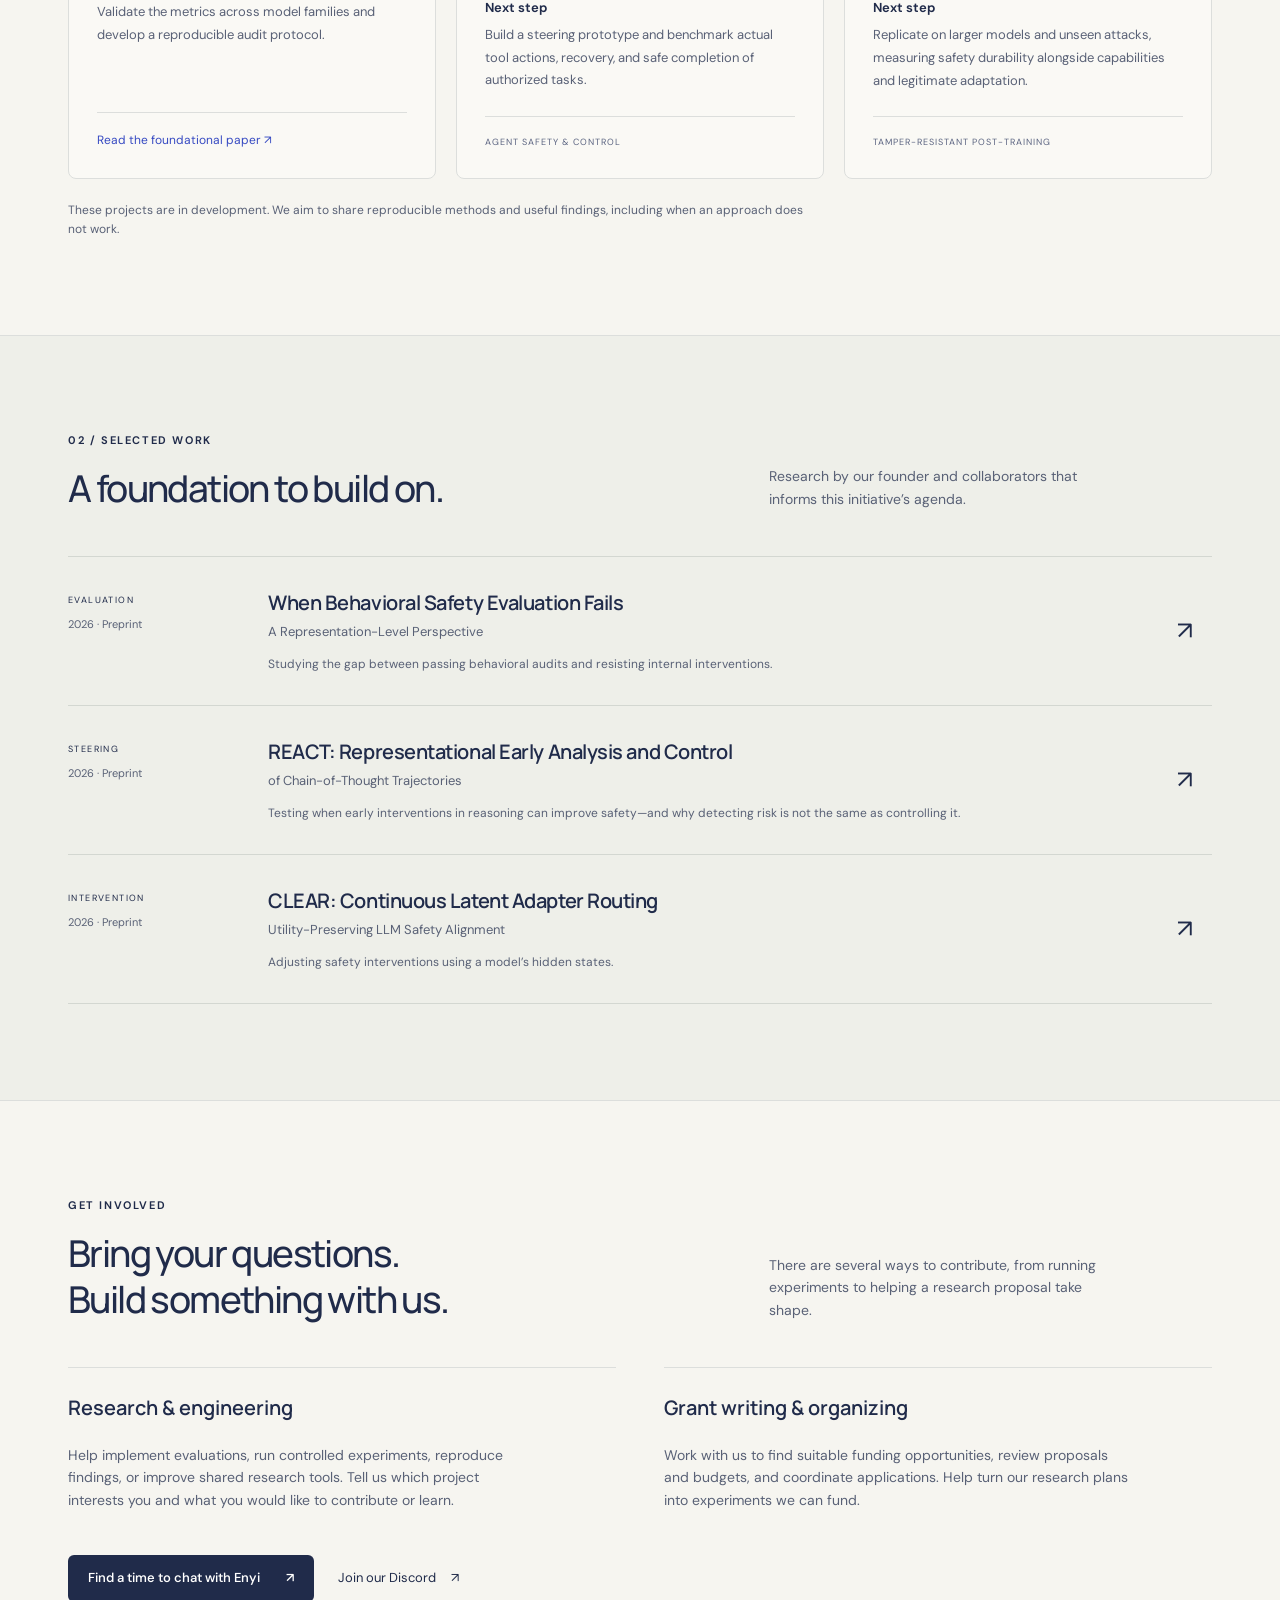
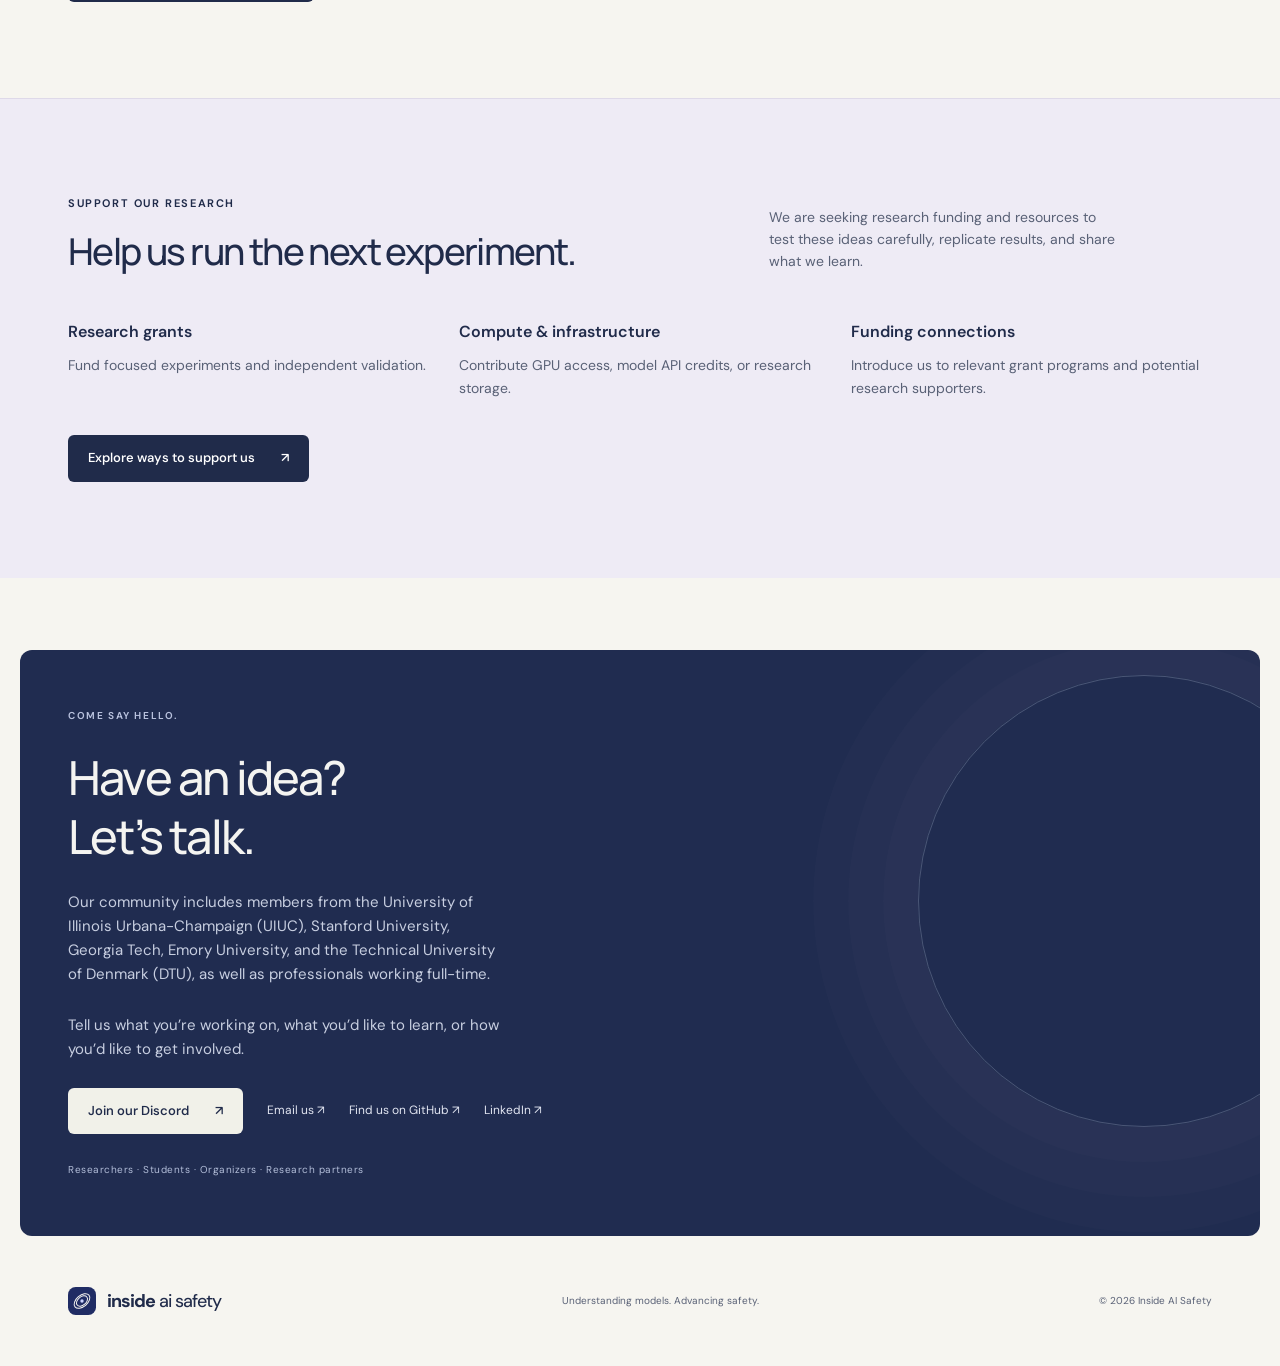
==== commit 388740d3: "Replace GANPO with REACT in selected work" ====
--- a/index.html
+++ b/index.html
@@ -44,9 +44,9 @@
       <p class="research-note">These projects are in development. We aim to share reproducible methods and useful findings, including when an approach does not work.</p>
     </section>
     <section id="work" class="work-section"><div class="wrap section">
-      <div class="section-heading"><div><p class="eyebrow">02 / Selected work</p><h2>A foundation to build on.</h2></div><p>Research by our founder and collaborators that informs this initiative’s agenda. These works predate the organization.</p></div>
+      <div class="section-heading"><div><p class="eyebrow">02 / Selected work</p><h2>A foundation to build on.</h2></div><p>Research by our founder and collaborators that informs this initiative’s agenda. </p></div>
       <a class="paper" href="https://arxiv.org/abs/2606.08044" target="_blank" rel="noopener noreferrer"><span class="paper-type">EVALUATION<span>2026 · Preprint</span></span><div><h3>When Behavioral Safety Evaluation Fails</h3><p>A Representation-Level Perspective</p><p class="paper-summary">Studying the gap between passing behavioral audits and resisting internal interventions.</p></div><span class="paper-arrow" aria-label="Read paper (opens in new tab)">↗</span></a>
-      <a class="paper" href="https://arxiv.org/abs/2601.22083" target="_blank" rel="noopener noreferrer"><span class="paper-type">ALIGNMENT<span>2026 · Preprint</span></span><div><h3>Latent Adversarial Regularization for Offline Preference Optimization</h3><p class="paper-summary">GANPO explores latent-space feedback for more robust preference learning.</p></div><span class="paper-arrow" aria-label="Read paper (opens in new tab)">↗</span></a>
+      <a class="paper" href="https://arxiv.org/abs/2610.32113" target="_blank" rel="noopener noreferrer"><span class="paper-type">STEERING<span>2026 · Preprint</span></span><div><h3>REACT: Representational Early Analysis and Control</h3><p>of Chain-of-Thought Trajectories</p><p class="paper-summary">Testing when early interventions in reasoning can improve safety—and why detecting risk is not the same as controlling it.</p></div><span class="paper-arrow" aria-label="Read paper (opens in new tab)">↗</span></a>
       <a class="paper" href="https://arxiv.org/abs/2608.21278" target="_blank" rel="noopener noreferrer"><span class="paper-type">INTERVENTION<span>2026 · Preprint</span></span><div><h3>CLEAR: Continuous Latent Adapter Routing</h3><p>Utility-Preserving LLM Safety Alignment</p><p class="paper-summary">Adjusting safety interventions using a model’s hidden states.</p></div><span class="paper-arrow" aria-label="Read paper (opens in new tab)">↗</span></a>
     </div></section>
     <section id="involved" class="section wrap">
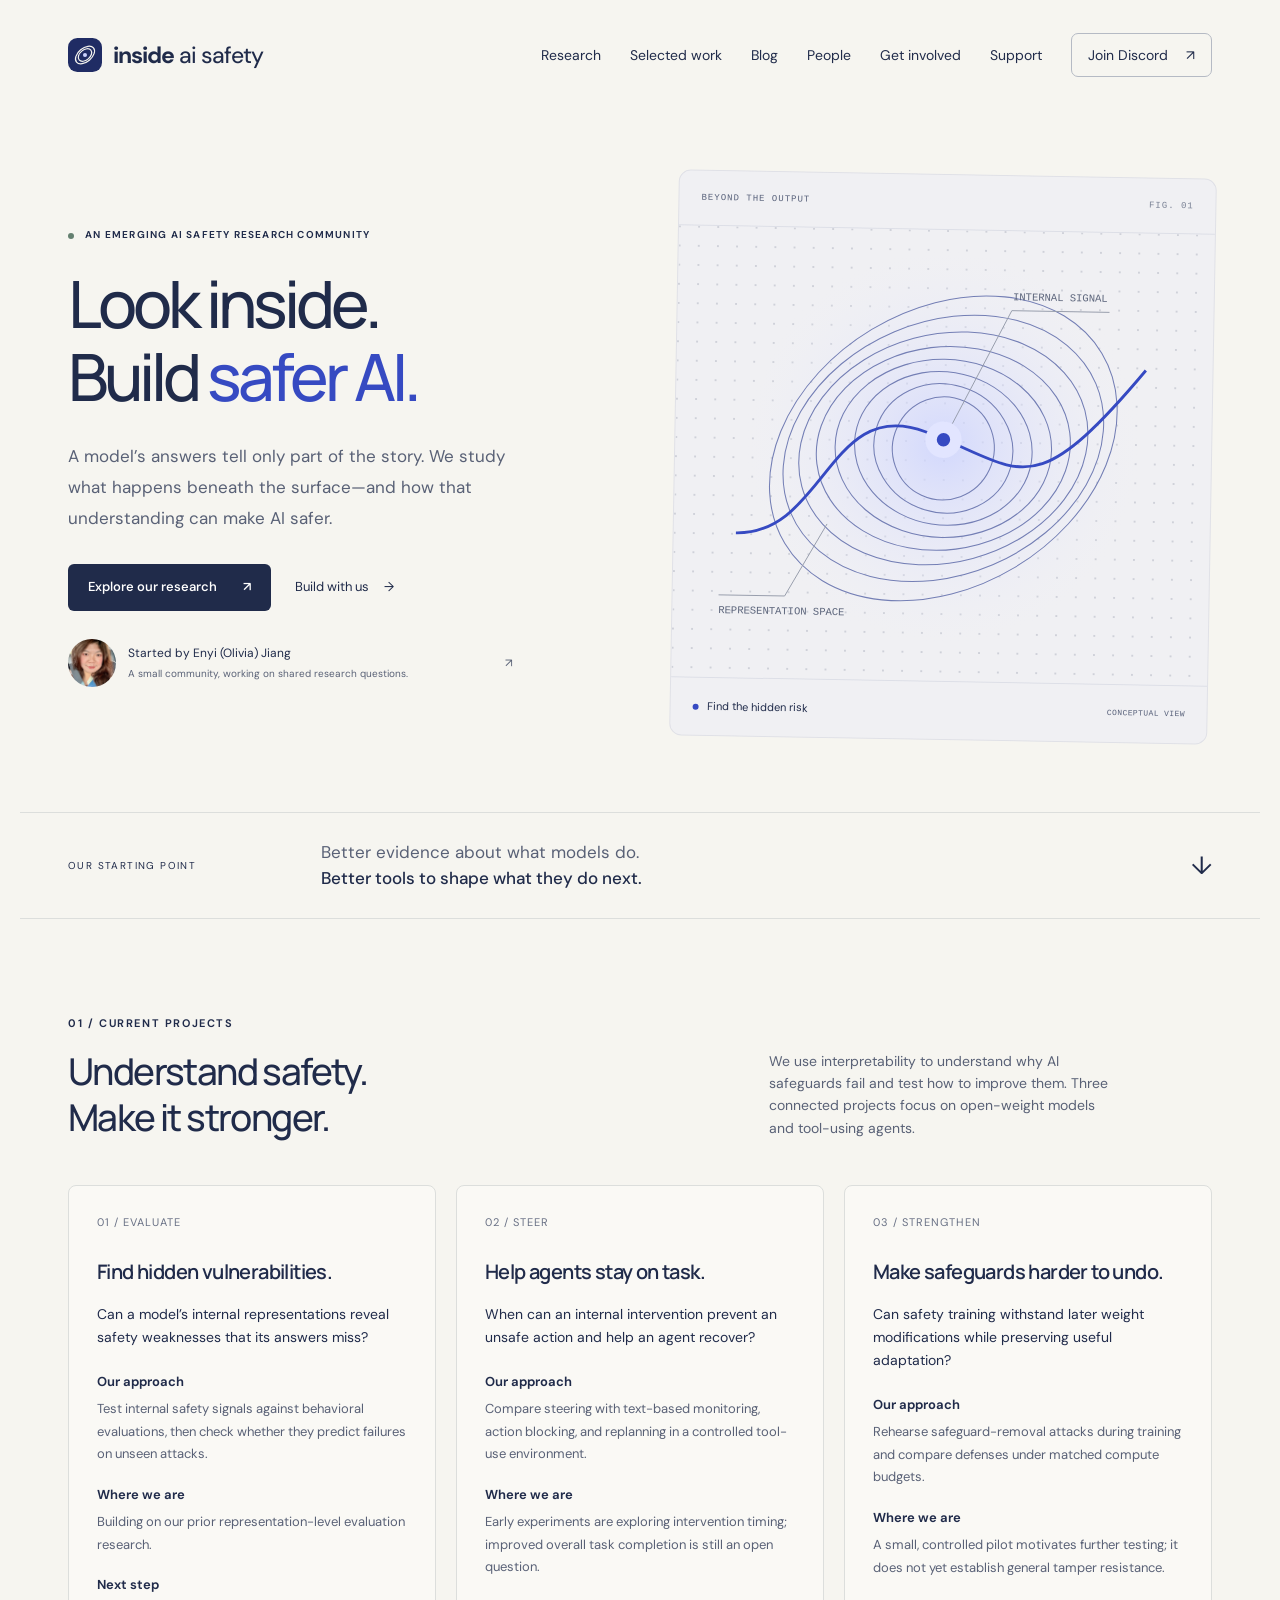
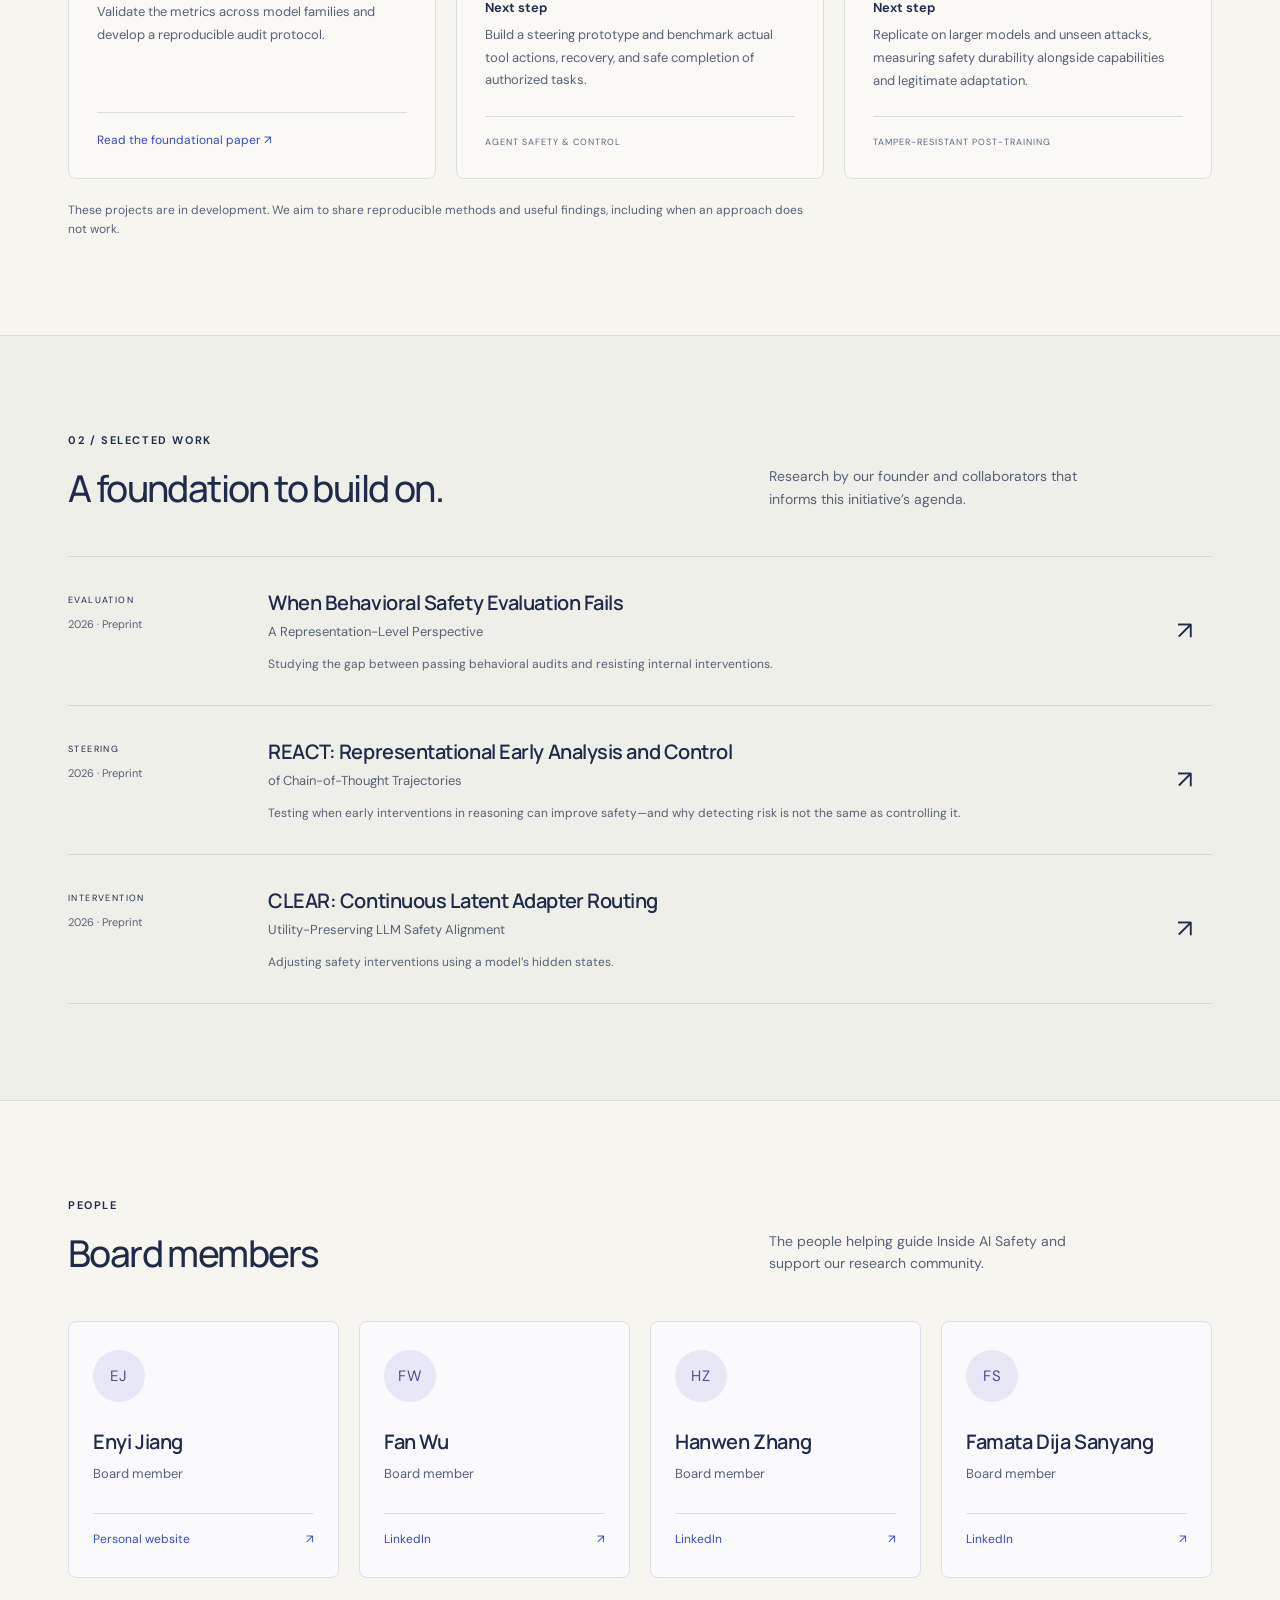
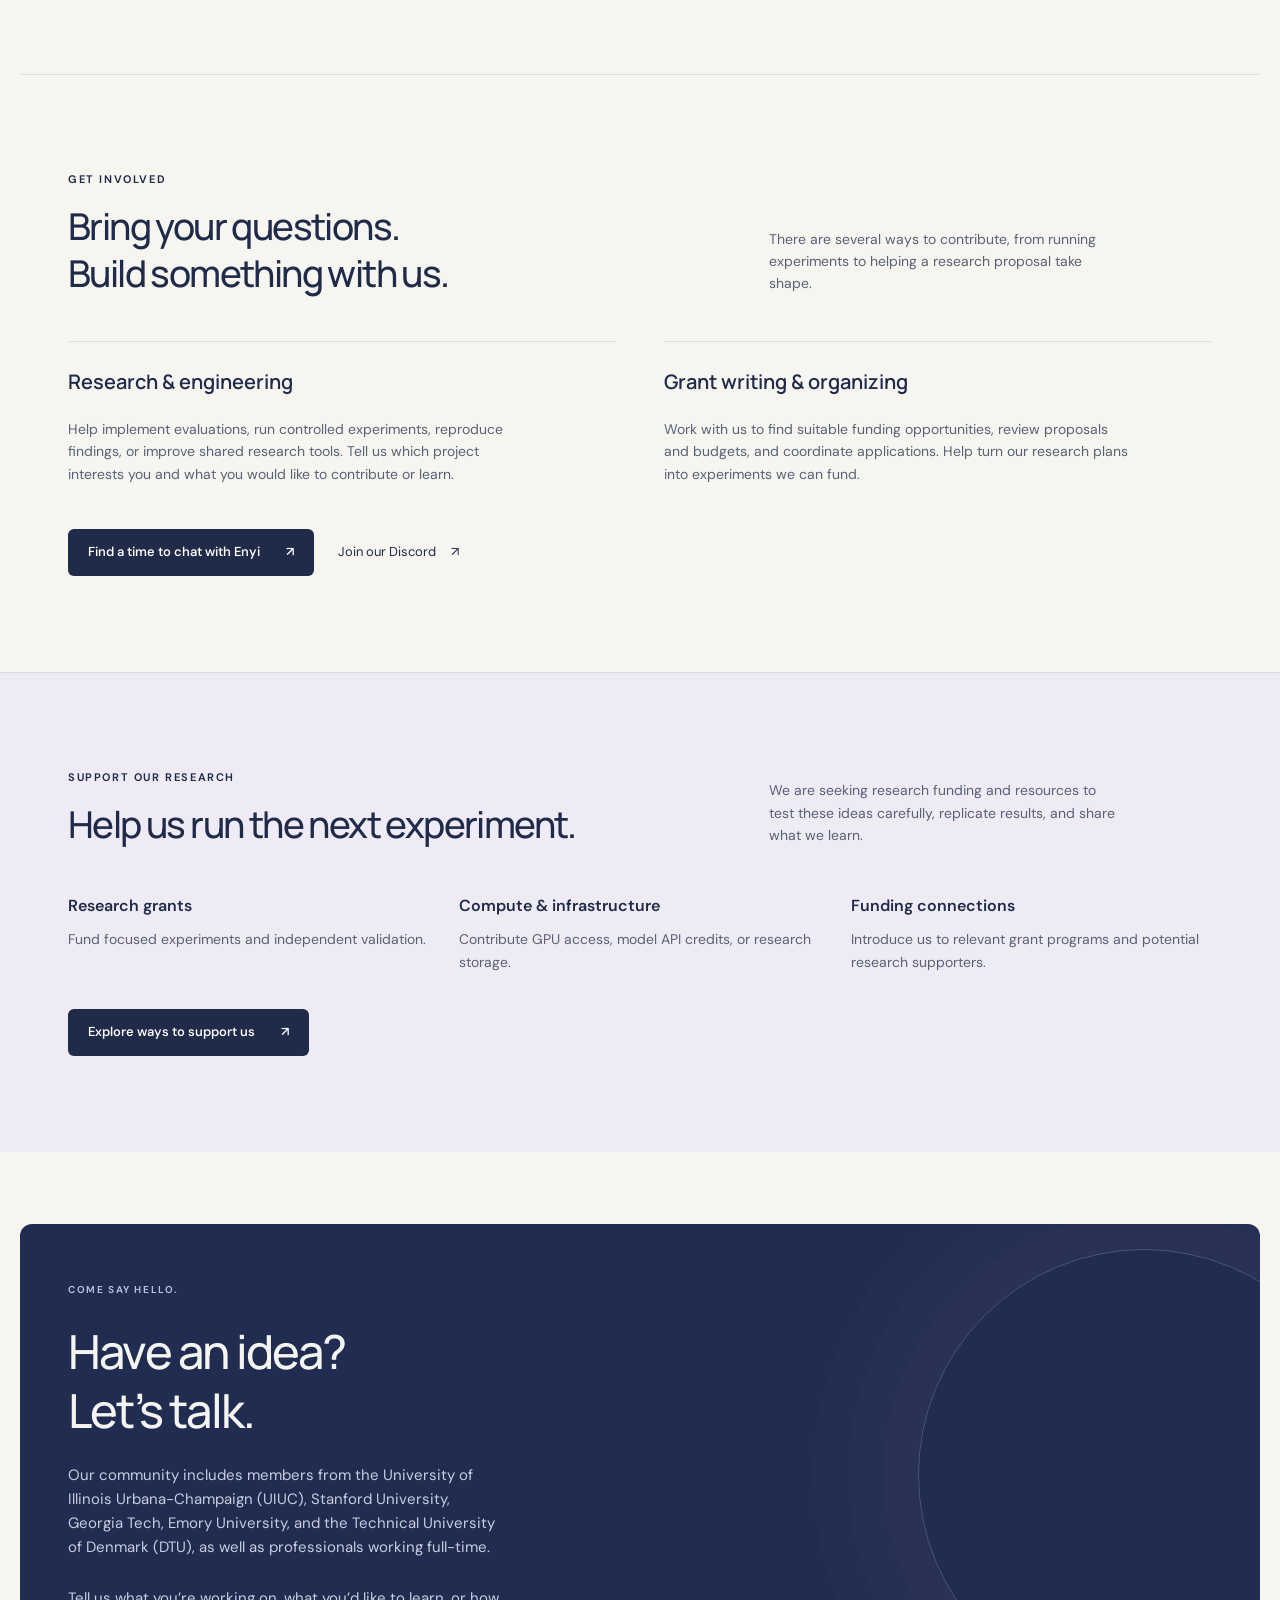
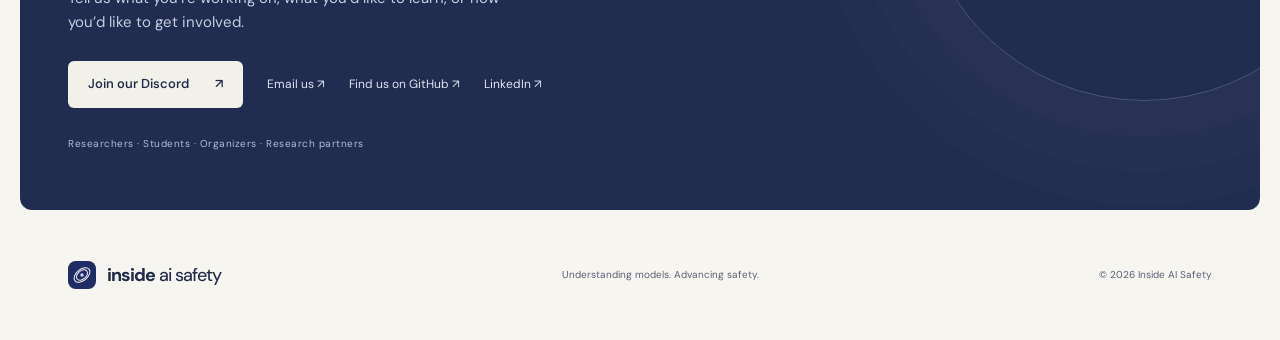
==== commit b0618933: "Add board member cards and People navigation" ====
--- a/index.html
+++ b/index.html
@@ -10,14 +10,14 @@
   <meta property="og:type" content="website">
   <title>Inside AI Safety — Look inside. Build safer AI.</title>
   <link rel="icon" href="assets/mark.svg" type="image/svg+xml">
-  <link rel="stylesheet" href="styles.css">
+  <link rel="stylesheet" href="styles.css?v=20261120-people">
   <script src="script.js" defer></script>
 </head>
 <body>
   <a class="skip" href="#main">Skip to content</a>
   <header class="header wrap">
     <a class="brand" href="#" aria-label="Inside AI Safety home"><img src="assets/mark.svg" width="34" height="34" alt=""><span>inside<span class="brand-light"> ai safety</span></span></a>
-    <nav aria-label="Main navigation"><a href="#research">Research</a><a href="#work">Selected work</a><a href="blog/">Blog</a><a href="#involved">Get involved</a><a href="#support">Support</a><a class="nav-contact" href="https://discord.gg/RexBQW9Dt" target="_blank" rel="noopener noreferrer">Join Discord <span aria-hidden="true">↗</span></a></nav>
+    <nav aria-label="Main navigation"><a href="#research">Research</a><a href="#work">Selected work</a><a href="blog/">Blog</a><a href="#people">People</a><a href="#involved">Get involved</a><a href="#support">Support</a><a class="nav-contact" href="https://discord.gg/Zf3xKC8n4K" target="_blank" rel="noopener noreferrer">Join Discord <span aria-hidden="true">↗</span></a></nav>
   </header>
   <main id="main">
     <section class="hero wrap">
@@ -49,20 +49,29 @@
       <a class="paper" href="https://arxiv.org/abs/2610.32113" target="_blank" rel="noopener noreferrer"><span class="paper-type">STEERING<span>2026 · Preprint</span></span><div><h3>REACT: Representational Early Analysis and Control</h3><p>of Chain-of-Thought Trajectories</p><p class="paper-summary">Testing when early interventions in reasoning can improve safety—and why detecting risk is not the same as controlling it.</p></div><span class="paper-arrow" aria-label="Read paper (opens in new tab)">↗</span></a>
       <a class="paper" href="https://arxiv.org/abs/2608.21278" target="_blank" rel="noopener noreferrer"><span class="paper-type">INTERVENTION<span>2026 · Preprint</span></span><div><h3>CLEAR: Continuous Latent Adapter Routing</h3><p>Utility-Preserving LLM Safety Alignment</p><p class="paper-summary">Adjusting safety interventions using a model’s hidden states.</p></div><span class="paper-arrow" aria-label="Read paper (opens in new tab)">↗</span></a>
     </div></section>
+    <section id="people" class="section wrap" aria-labelledby="people-heading">
+      <div class="section-heading"><div><p class="eyebrow">People</p><h2 id="people-heading">Board members</h2></div><p>The people helping guide Inside AI Safety and support our research community.</p></div>
+      <ul class="people-grid">
+        <li><a class="person-card" href="https://enyijiang.github.io/" target="_blank" rel="noopener noreferrer"><span class="person-initials" aria-hidden="true">EJ</span><h3>Enyi Jiang</h3><p>Board member</p><span class="person-profile">Personal website <span aria-hidden="true">↗</span></span></a></li>
+        <li><a class="person-card" href="https://www.linkedin.com/in/wufan0415/" target="_blank" rel="noopener noreferrer"><span class="person-initials" aria-hidden="true">FW</span><h3>Fan Wu</h3><p>Board member</p><span class="person-profile">LinkedIn <span aria-hidden="true">↗</span></span></a></li>
+        <li><a class="person-card" href="https://www.linkedin.com/in/hanwen-zhang-08b964249/" target="_blank" rel="noopener noreferrer"><span class="person-initials" aria-hidden="true">HZ</span><h3>Hanwen Zhang</h3><p>Board member</p><span class="person-profile">LinkedIn <span aria-hidden="true">↗</span></span></a></li>
+        <li><a class="person-card" href="https://www.linkedin.com/in/famatadija/" target="_blank" rel="noopener noreferrer"><span class="person-initials" aria-hidden="true">FS</span><h3>Famata Dija Sanyang</h3><p>Board member</p><span class="person-profile">LinkedIn <span aria-hidden="true">↗</span></span></a></li>
+      </ul>
+    </section>
     <section id="involved" class="section wrap">
       <div class="section-heading"><div><p class="eyebrow">Get involved</p><h2>Bring your questions.<br>Build something with us.</h2></div><p>There are several ways to contribute, from running experiments to helping a research proposal take shape.</p></div>
       <div class="participation-grid">
         <article><h3>Research &amp; engineering</h3><p>Help implement evaluations, run controlled experiments, reproduce findings, or improve shared research tools. Tell us which project interests you and what you would like to contribute or learn.</p></article>
         <article><h3>Grant writing &amp; organizing</h3><p>Work with us to find suitable funding opportunities, review proposals and budgets, and coordinate applications. Help turn our research plans into experiments we can fund.</p></article>
       </div>
-      <div class="actions"><a class="button" href="https://calendar.app.google/8aedrNLz1DvWFneKA" target="_blank" rel="noopener noreferrer">Find a time to chat with Enyi <span aria-hidden="true">↗</span></a><a class="text-link" href="https://discord.gg/RexBQW9Dt" target="_blank" rel="noopener noreferrer">Join our Discord <span aria-hidden="true">↗</span></a></div>
+      <div class="actions"><a class="button" href="https://calendar.app.google/8aedrNLz1DvWFneKA" target="_blank" rel="noopener noreferrer">Find a time to chat with Enyi <span aria-hidden="true">↗</span></a><a class="text-link" href="https://discord.gg/Zf3xKC8n4K" target="_blank" rel="noopener noreferrer">Join our Discord <span aria-hidden="true">↗</span></a></div>
     </section>
     <section id="support" class="support-section"><div class="section wrap">
       <div class="section-heading"><div><p class="eyebrow">Support our research</p><h2>Help us run the next experiment.</h2></div><p>We are seeking research funding and resources to test these ideas carefully, replicate results, and share what we learn.</p></div>
       <ul class="support-options"><li><strong>Research grants</strong><span>Fund focused experiments and independent validation.</span></li><li><strong>Compute &amp; infrastructure</strong><span>Contribute GPU access, model API credits, or research storage.</span></li><li><strong>Funding connections</strong><span>Introduce us to relevant grant programs and potential research supporters.</span></li></ul>
       <a class="button" href="https://docs.google.com/forms/d/e/1FAIpQLSf7BLkDoJoVHW2XE-Wx5gEk-9LUAQmA_3iNIgDhNLdMt4xbdA/viewform" target="_blank" rel="noopener noreferrer">Explore ways to support us <span aria-hidden="true">↗</span></a>
     </div></section>
-    <section id="connect" class="connect wrap"><p class="eyebrow">Come say hello.</p><h2>Have an idea?<br>Let’s talk.</h2><p>Our community includes members from the University of Illinois Urbana-Champaign (UIUC), Stanford University, Georgia Tech, Emory University, and the Technical University of Denmark (DTU), as well as professionals working full-time.</p><p>Tell us what you’re working on, what you’d like to learn, or how you’d like to get involved.</p><div class="actions"><a class="button light" href="https://discord.gg/RexBQW9Dt" target="_blank" rel="noopener noreferrer">Join our Discord <span aria-hidden="true">↗</span></a><a class="connect-secondary" href="mailto:info@insideaisafety.org?subject=Inside%20AI%20Safety%20%E2%80%94%20Get%20involved">Email us <span aria-hidden="true">↗</span></a><a class="connect-secondary" href="https://github.com/inside-ai-safety">Find us on GitHub <span aria-hidden="true">↗</span></a><a class="connect-secondary" href="https://www.linkedin.com/company/inside-ai-safety/" target="_blank" rel="noopener noreferrer">LinkedIn <span aria-hidden="true">↗</span></a></div><p class="connect-note">Researchers · Students · Organizers · Research partners</p></section>
+    <section id="connect" class="connect wrap"><p class="eyebrow">Come say hello.</p><h2>Have an idea?<br>Let’s talk.</h2><p>Our community includes members from the University of Illinois Urbana-Champaign (UIUC), Stanford University, Georgia Tech, Emory University, and the Technical University of Denmark (DTU), as well as professionals working full-time.</p><p>Tell us what you’re working on, what you’d like to learn, or how you’d like to get involved.</p><div class="actions"><a class="button light" href="https://discord.gg/Zf3xKC8n4K" target="_blank" rel="noopener noreferrer">Join our Discord <span aria-hidden="true">↗</span></a><a class="connect-secondary" href="mailto:info@insideaisafety.org?subject=Inside%20AI%20Safety%20%E2%80%94%20Get%20involved">Email us <span aria-hidden="true">↗</span></a><a class="connect-secondary" href="https://github.com/inside-ai-safety">Find us on GitHub <span aria-hidden="true">↗</span></a><a class="connect-secondary" href="https://www.linkedin.com/company/inside-ai-safety/" target="_blank" rel="noopener noreferrer">LinkedIn <span aria-hidden="true">↗</span></a></div><p class="connect-note">Researchers · Students · Organizers · Research partners</p></section>
   </main>
   <footer class="wrap"><a class="brand" href="#"><img src="assets/mark.svg" width="28" height="28" alt=""><span>inside<span class="brand-light"> ai safety</span></span></a><p>Understanding models. Advancing safety.</p><span>© <span id="year">2026</span> Inside AI Safety</span></footer>
 </body>
--- a/styles.css
+++ b/styles.css
@@ -18,6 +18,19 @@
 @media(max-width:700px){.about{gap:35px}.founder-photo{max-width:100%}.founder-photo img{aspect-ratio:1.1;object-position:50% 35%}.hero-person{font-size:11px}.hero-person>span:first-of-type>span{font-size:9px}.about-copy>p.large-copy{font-size:22px}}
 
 /* Research project details and ways to participate. */
+/* Board members */
+.people-grid{display:grid;grid-template-columns:repeat(4,minmax(0,1fr));gap:20px;list-style:none;padding:0;margin:0}
+.people-grid li{min-width:0}
+.person-card{display:flex;flex-direction:column;align-items:flex-start;height:100%;padding:28px 24px;background:#faf9fc;border:1px solid #dedde9;border-radius:8px;transition:border-color .2s,background .2s}
+.person-card:hover{border-color:#969acc;background:#f0eef9}
+.person-initials{display:grid;place-items:center;width:52px;height:52px;border-radius:50%;background:#e8e7f6;color:#4e508b;font-size:15px;letter-spacing:1px;margin-bottom:26px}
+.person-card h3{font-size:20px;line-height:1.4;font-weight:600;letter-spacing:-.4px;margin-bottom:8px}
+.person-card p{font-size:13px;color:var(--muted);margin-bottom:28px}
+.person-profile{display:flex;justify-content:space-between;gap:12px;width:100%;font-size:12px;color:var(--blue);margin-top:auto;padding-top:16px;border-top:1px solid #dedde9}
+#people + #involved{border-top:1px solid var(--line)}
+@media(max-width:1000px){.people-grid{grid-template-columns:repeat(2,minmax(0,1fr))}}
+@media(max-width:700px){.people-grid{grid-template-columns:1fr;gap:16px}.person-card{padding:24px}.person-initials{margin-bottom:20px}}
+
 .research-card{display:flex;flex-direction:column}
 .research-card .number{display:block;margin-bottom:24px;letter-spacing:1px}
 .research-card .project-question{color:var(--ink);line-height:1.65;margin-bottom:22px}
